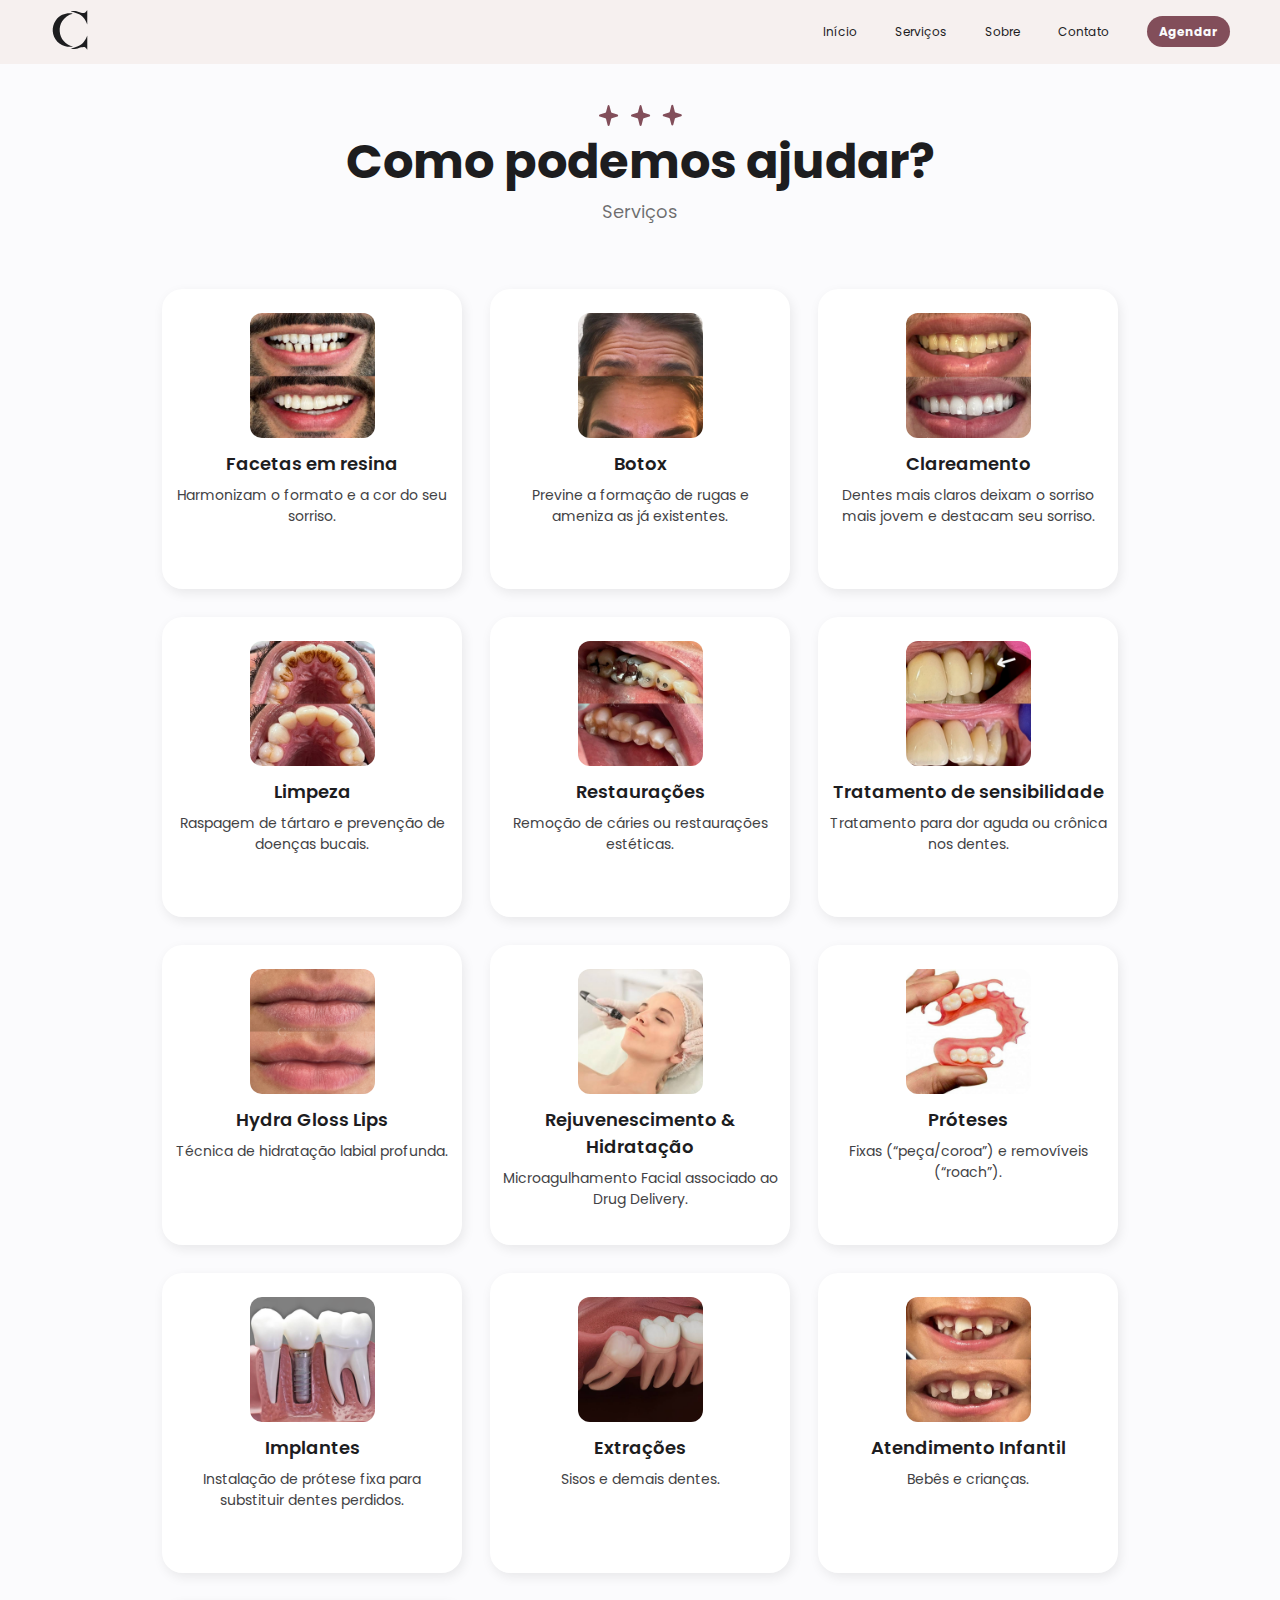
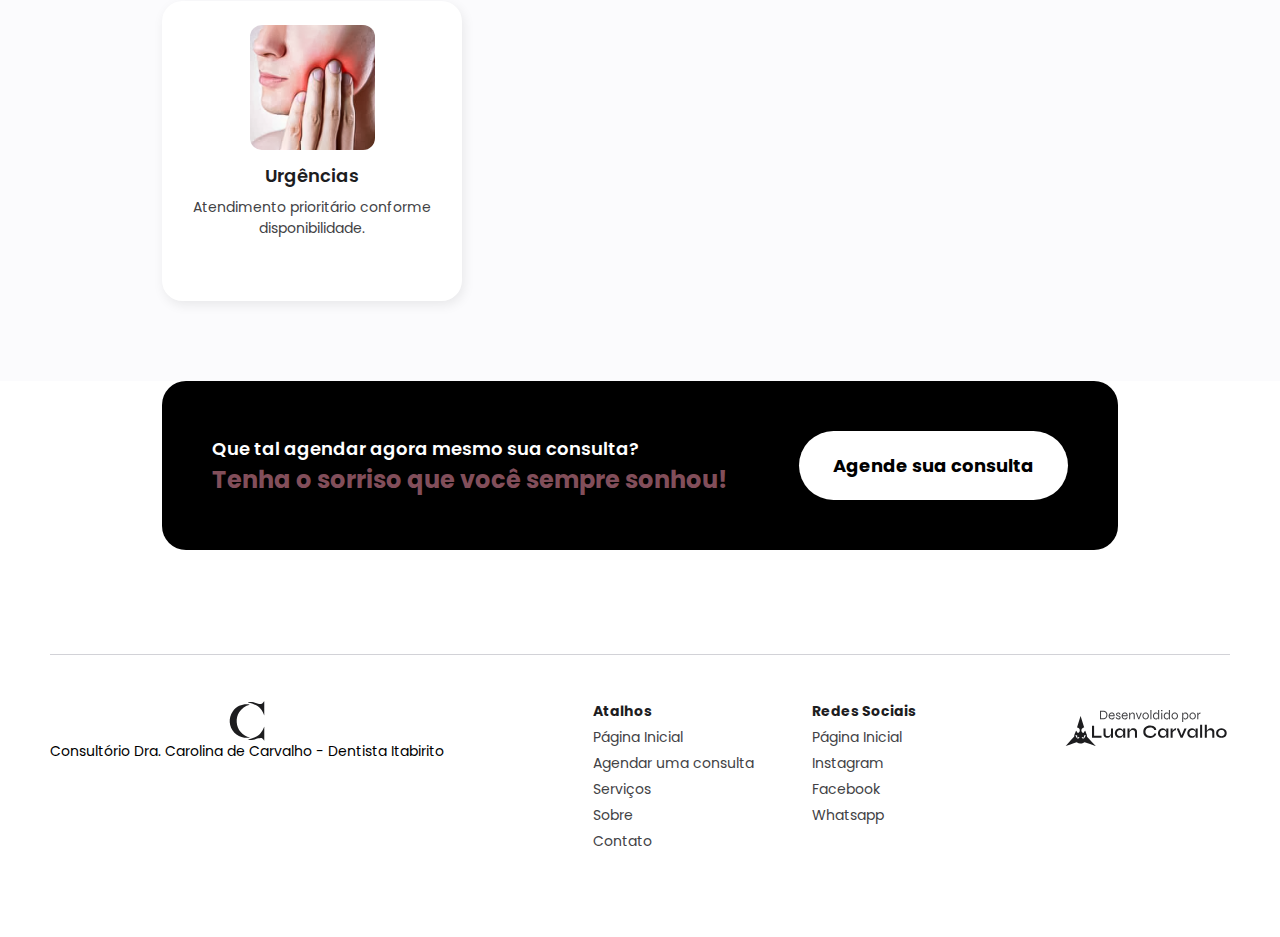
==== servicos.html @ 87e8e5f0 "change colors" ====
<!DOCTYPE html>
<html>

<head>
    <meta charset='utf-8'>
    <meta http-equiv='X-UA-Compatible' content='IE=edge'>
    <title>Clínica Carvalho</title>
    <meta name='viewport' content='width=device-width, initial-scale=1'>
    <link rel='stylesheet' type='text/css' media='screen' href='assets/style/css/servicos.css'>
    <link rel="shortcut icon" href="assets/style/ico.ico" type="image/x-icon">
    <!--Google Fonts-->
    <link rel="preconnect" href="https://fonts.googleapis.com">
    <link rel="preconnect" href="https://fonts.gstatic.com" crossorigin>
    <link href="https://fonts.googleapis.com/css2?family=Poppins:wght@400;600;700&display=swap" rel="stylesheet">
    <!--Google Reviews-->
    <script src="https://apps.elfsight.com/p/platform.js" defer></script>
</head>

<body>

    <nav>
        <div class="navContent">
            <a href="index.html"> <svg width="40" height="40" viewBox="0 0 40 40" fill="none"
                    xmlns="http://www.w3.org/2000/svg">
                    <path
                        d="M22.8092 3.71398C18.2344 4.83998 14.6352 7.33438 12.1488 11.3492C10.2944 14.3432 9.49365 17.6296 9.71965 21.1396C9.95885 24.8576 11.308 28.1496 13.7388 30.978C16.164 33.7996 19.2264 35.5768 22.8628 36.4204C22.1996 36.688 19.588 37.0088 17.2632 36.6796C15.3824 36.4132 13.5916 35.8752 11.896 35.0196C10.1996 34.1636 8.68804 33.0532 7.37724 31.6808C1.77724 25.818 1.18604 16.9596 5.72724 10.4944C10.3368 3.93158 17.6996 2.55998 22.8092 3.71398Z"
                        fill="#1D1D1F" />
                    <path
                        d="M37.2824 0.151978C37.2824 4.84798 37.2824 9.51158 37.2808 14.1752C37.2808 14.2208 37.2588 14.2668 37.2336 14.3656C37.1836 14.2644 37.1508 14.2124 37.1312 14.1556C36.4932 12.3464 35.6244 10.6548 34.5352 9.07678C33.9048 8.16398 33.1988 7.31318 32.396 6.54718C31.4528 5.64718 30.3928 4.90598 29.2468 4.28638C26.6604 2.88718 23.8944 2.00198 21.026 1.40958C20.9616 1.39638 20.8968 1.38238 20.8328 1.36678C20.818 1.36318 20.8052 1.35078 20.7588 1.32198C20.8428 1.29478 20.904 1.26318 20.9684 1.25598C21.5988 1.18438 22.2284 1.09118 22.8612 1.05438C23.6192 1.01038 24.3796 1.02878 25.1364 1.10638C26.0996 1.20518 27.0448 1.39878 27.9712 1.68158C29.0056 1.99718 30.0372 2.32118 31.0732 2.63078C31.73 2.82718 32.3968 2.99318 33.0808 3.05478C33.4236 3.08558 33.776 3.08838 34.1172 3.04638C34.5452 2.99358 34.9012 2.75238 35.2336 2.48798C35.9124 1.94758 36.4452 1.27598 36.9372 0.569178C37.0128 0.460778 37.0812 0.347578 37.1592 0.241178C37.1832 0.207978 37.2276 0.190378 37.2824 0.151978Z"
                        fill="#1D1D1F" />
                    <path
                        d="M20.7857 38.644C20.9129 38.616 21.0393 38.5868 21.1669 38.5604C23.5037 38.0796 25.7677 37.3736 27.9373 36.3732C29.3153 35.738 30.6161 34.9792 31.7817 34.0012C32.5561 33.3516 33.2441 32.6184 33.8669 31.824C35.2805 30.0216 36.3485 28.0296 37.1201 25.8756C37.1397 25.8212 37.1605 25.7676 37.1841 25.7152C37.1897 25.7024 37.2085 25.6956 37.2301 25.6788C37.3129 25.7568 37.2853 25.86 37.2857 25.9512C37.2897 26.8756 37.2917 27.8004 37.2921 28.7248C37.2941 32.324 37.2957 35.9232 37.2969 39.5224C37.2969 39.6248 37.2905 39.7276 37.2873 39.83C37.2669 39.836 37.2465 39.842 37.2261 39.8476C37.1713 39.7708 37.1145 39.6956 37.0621 39.6172C36.6273 38.962 36.1473 38.3436 35.5733 37.8028C35.2713 37.5184 34.9445 37.268 34.5657 37.0924C34.3229 36.98 34.0693 36.9248 33.7997 36.9172C32.8701 36.8912 31.9797 37.1036 31.0993 37.3612C29.9669 37.6928 28.8425 38.0528 27.7113 38.3892C26.7593 38.6724 25.7869 38.862 24.7933 38.9068C24.0769 38.9392 23.3577 38.964 22.6417 38.9384C22.0917 38.9188 21.5445 38.8168 20.9965 38.7484C20.9249 38.7396 20.8553 38.7128 20.7849 38.6944C20.7857 38.6784 20.7857 38.6612 20.7857 38.644Z"
                        fill="#1D1D1F" />
                </svg></a>
            <ul id="navPages">
                <li><a href="index.html">Início</a></li>
                <li><a href="servicos.html">Serviços</a></li>
                <li><a href="sobre.html">Sobre</a></li>
                <li><a href="https://wa.me/+553199981010">Contato</a></li>
                <li><a href="https://wa.me/+553199981010" class="actionBtn" id="navAction">Agendar</a></li>
            </ul>
            <div id="btnExpMenu">
                <svg width="32" height="32" viewBox="0 0 32 32" fill="none" xmlns="http://www.w3.org/2000/svg">
                    <path d="M5 16H27" stroke="black" stroke-width="3" stroke-linecap="round" stroke-linejoin="round" />
                    <path d="M5 8H27" stroke="black" stroke-width="3" stroke-linecap="round" stroke-linejoin="round" />
                    <path d="M5 24H27" stroke="black" stroke-width="3" stroke-linecap="round" stroke-linejoin="round" />
                </svg>
            </div>
        </div>
    </nav>
    <div id="expMenu">
        <div id="expMcontent">
            <a href="index.html">Início</a>
            <a href="servicos.html">Serviços</a>
            <a href="sobre.html">Sobre</a>
            <a href="https://wa.me/+553199981010">Contato</a>
            <a href="https://wa.me/+553199981010" class="actionBtn" id="expAction">Agendar</a>
        </div>
    </div>
    <main>
        <div class="borders-pd" id="allservices">
            <div class="servicesTxt">
                <svg xmlns="http://www.w3.org/2000/svg" width="83" height="22" viewBox="0 0 83 22" fill="none">
                    <path
                        d="M18.4289 10.5057L12.7762 8.78735C12.4476 8.67996 12.1846 8.39357 12.086 8.03559L10.5085 1.87828C10.2456 0.840133 8.86527 0.840133 8.60235 1.87828L7.02484 8.03559C6.92625 8.39357 6.66333 8.67996 6.33468 8.78735L0.714808 10.5057C-0.23827 10.7921 -0.23827 12.2955 0.714808 12.582L6.36755 14.3003C6.69619 14.4077 6.95911 14.6941 7.05771 15.052L8.63521 21.2094C8.89813 22.2475 10.2785 22.2475 10.5414 21.2094L12.1189 15.052C12.2175 14.6941 12.4804 14.4077 12.8091 14.3003L18.4618 12.582C19.382 12.2598 19.382 10.7921 18.4289 10.5057Z"
                        fill="#824E5A" />
                    <path
                        d="M50.4289 10.5057L44.7762 8.78735C44.4476 8.67996 44.1846 8.39357 44.086 8.03559L42.5085 1.87828C42.2456 0.840133 40.8653 0.840133 40.6023 1.87828L39.0248 8.03559C38.9262 8.39357 38.6633 8.67996 38.3347 8.78735L32.7148 10.5057C31.7617 10.7921 31.7617 12.2955 32.7148 12.582L38.3675 14.3003C38.6962 14.4077 38.9591 14.6941 39.0577 15.052L40.6352 21.2094C40.8981 22.2475 42.2785 22.2475 42.5414 21.2094L44.1189 15.052C44.2175 14.6941 44.4804 14.4077 44.8091 14.3003L50.4618 12.582C51.382 12.2598 51.382 10.7921 50.4289 10.5057Z"
                        fill="#824E5A" />
                    <path
                        d="M82.1689 10.1355L76.5162 8.41717C76.1876 8.30978 75.9246 8.02339 75.826 7.66541L74.2485 1.5081C73.9856 0.469955 72.6053 0.469955 72.3423 1.5081L70.7648 7.66541C70.6662 8.02339 70.4033 8.30978 70.0747 8.41717L64.4548 10.1355C63.5017 10.4219 63.5017 11.9254 64.4548 12.2118L70.1075 13.9301C70.4362 14.0375 70.6991 14.3239 70.7977 14.6818L72.3752 20.8392C72.6381 21.8773 74.0185 21.8773 74.2814 20.8392L75.8589 14.6818C75.9575 14.3239 76.2204 14.0375 76.5491 13.9301L82.2018 12.2118C83.122 11.8896 83.122 10.4219 82.1689 10.1355Z"
                        fill="#824E5A" />
                </svg>
                <h1 class="mainTxt">Como podemos ajudar?</h1>
                <h2 class="fourthTxt">Serviços</h2>
            </div>
            <div id="servicesContent">
                <!--Facetas Card -->
                <div class="svc-Card">
                    <img class="svc-img" src="assets/style/visual/images/services/facetas.png"></img>
                    <div class="svc-card-info">
                        <h1 class="secondTxt">Facetas em resina</h1>
                        <p class="thirdTxt">Harmonizam o formato e a cor do seu sorriso.</p>
                    </div>
                </div>
                <!--Botox Card -->
                <div class="svc-Card">
                    <img class="svc-img" src="assets/style/visual/images/services/botox.png"></img>
                    <div class="svc-card-info">
                        <h1 class="secondTxt">Botox</h1>
                        <p class="thirdTxt">Previne a formação de rugas e ameniza as já existentes.</p>
                    </div>
                </div>
                <!--Clareamento Card -->
                <div class="svc-Card">
                    <img class="svc-img" src="assets/style/visual/images/services/clareamento.png"></img>
                    <div class="svc-card-info">
                        <h1 class="secondTxt">Clareamento</h1>
                        <p class="thirdTxt">Dentes mais claros deixam o sorriso mais jovem e destacam seu sorriso.
                        </p>
                    </div>
                </div>
                <!--Limpeza Card -->
                <div class="svc-Card">
                    <img class="svc-img" src="assets/style/visual/images/services/limpeza.png"></img>
                    <div class="svc-card-info">
                        <h1 class="secondTxt">Limpeza</h1>
                        <p class="thirdTxt">Raspagem de tártaro e prevenção de doenças bucais.</p>
                    </div>
                </div>
                <!--Restaurações Card -->
                <div class="svc-Card">
                    <img class="svc-img" src="assets/style/visual/images/services/restauracoes.png"></img>
                    <div class="svc-card-info">
                        <h1 class="secondTxt">Restaurações</h1>
                        <p class="thirdTxt">Remoção de cáries ou restaurações estéticas.</p>
                    </div>
                </div>
                <!--Tratamento de sensibilidade Card -->
                <div class="svc-Card">
                    <img class="svc-img" src="assets/style/visual/images/services/sensibilidade.png"></img>
                    <div class="svc-card-info">
                        <h1 class="secondTxt">Tratamento de sensibilidade</h1>
                        <p class="thirdTxt">Tratamento para dor aguda ou crônica nos dentes.</p>
                    </div>
                </div>
                <!--Hydra Gloss Card -->
                <div class="svc-Card">
                    <img class="svc-img" src="assets/style/visual/images/services/hydra.png"></img>
                    <div class="svc-card-info">
                        <h1 class="secondTxt">Hydra Gloss Lips</h1>
                        <p class="thirdTxt">Técnica de hidratação labial profunda.</p>
                    </div>
                </div>
                <!--Rejuvenescimento & Hidratação  Card -->
                <div class="svc-Card">
                    <img class="svc-img" src="assets/style/visual/images/services/rejuvenescimento.png"></img>
                    <div class="svc-card-info">
                        <h1 class="secondTxt">Rejuvenescimento & Hidratação</h1>
                        <p class="thirdTxt">Microagulhamento Facial associado ao Drug Delivery.</p>
                    </div>
                </div>
                <!--Próteses  Card -->
                <div class="svc-Card">
                    <img class="svc-img" src="assets/style/visual/images/services/proteses.png"></img>
                    <div class="svc-card-info">
                        <h1 class="secondTxt">Próteses</h1>
                        <p class="thirdTxt">Fixas (“peça/coroa”) e removíveis (“roach”).</p>
                    </div>
                </div>
                <!--Implantes  Card (parafuso)-->
                <div class="svc-Card">
                    <img class="svc-img" src="assets/style/visual/images/services/implante.png"></img>
                    <div class="svc-card-info">
                        <h1 class="secondTxt">Implantes</h1>
                        <p class="thirdTxt">Instalação de prótese fixa para substituir dentes perdidos.</p>
                    </div>
                </div>
                <!--Extrações  Card (dente)-->
                <div class="svc-Card">
                    <img class="svc-img" src="assets/style/visual/images/services/extracao.png"></img>
                    <div class="svc-card-info">
                        <h1 class="secondTxt">Extrações</h1>
                        <p class="thirdTxt">Sisos e demais dentes.</p>
                    </div>
                </div>
                <!--Infantil  Card (bebe)-->
                <div class="svc-Card">
                    <img class="svc-img" src="assets/style/visual/images/services/kid.png"></img>
                    <div class="svc-card-info">
                        <h1 class="secondTxt">Atendimento Infantil</h1>
                        <p class="thirdTxt">Bebês e crianças.</p>
                    </div>
                </div>
                <!--Urgências  Card (sirene/aviso) -->
                <div class="svc-Card">
                    <img class="svc-img" src="assets/style/visual/images/services/urgency.png"></img>
                    <div class="svc-card-info">
                        <h1 class="secondTxt">Urgências</h1>
                        <p class="thirdTxt">Atendimento prioritário conforme disponibilidade.</p>
                    </div>
                </div>
            </div>
    </main>
    <div id="bannerAgendar">
        <div id="ba-content">
            <div id="bTextC">
                <h2>Que tal agendar agora mesmo sua consulta?</h2>
                <h1>Tenha o sorriso que você sempre sonhou!</h1>
            </div>
            <a href="https://wa.me/+553199981010">
                <h1> Agende sua consulta </h1>
            </a>
        </div>
    </div>

    <footer id="pgFooter" class="borders-pd">
        <section id="fContent">
            <div id="carvalhoClinica">
                <svg width="40" height="40" viewBox="0 0 40 40" fill="none" xmlns="http://www.w3.org/2000/svg">
                    <path
                        d="M22.8092 3.71398C18.2344 4.83998 14.6352 7.33438 12.1488 11.3492C10.2944 14.3432 9.49365 17.6296 9.71965 21.1396C9.95885 24.8576 11.308 28.1496 13.7388 30.978C16.164 33.7996 19.2264 35.5768 22.8628 36.4204C22.1996 36.688 19.588 37.0088 17.2632 36.6796C15.3824 36.4132 13.5916 35.8752 11.896 35.0196C10.1996 34.1636 8.68804 33.0532 7.37724 31.6808C1.77724 25.818 1.18604 16.9596 5.72724 10.4944C10.3368 3.93158 17.6996 2.55998 22.8092 3.71398Z"
                        fill="#1D1D1F" />
                    <path
                        d="M37.2824 0.151978C37.2824 4.84798 37.2824 9.51158 37.2808 14.1752C37.2808 14.2208 37.2588 14.2668 37.2336 14.3656C37.1836 14.2644 37.1508 14.2124 37.1312 14.1556C36.4932 12.3464 35.6244 10.6548 34.5352 9.07678C33.9048 8.16398 33.1988 7.31318 32.396 6.54718C31.4528 5.64718 30.3928 4.90598 29.2468 4.28638C26.6604 2.88718 23.8944 2.00198 21.026 1.40958C20.9616 1.39638 20.8968 1.38238 20.8328 1.36678C20.818 1.36318 20.8052 1.35078 20.7588 1.32198C20.8428 1.29478 20.904 1.26318 20.9684 1.25598C21.5988 1.18438 22.2284 1.09118 22.8612 1.05438C23.6192 1.01038 24.3796 1.02878 25.1364 1.10638C26.0996 1.20518 27.0448 1.39878 27.9712 1.68158C29.0056 1.99718 30.0372 2.32118 31.0732 2.63078C31.73 2.82718 32.3968 2.99318 33.0808 3.05478C33.4236 3.08558 33.776 3.08838 34.1172 3.04638C34.5452 2.99358 34.9012 2.75238 35.2336 2.48798C35.9124 1.94758 36.4452 1.27598 36.9372 0.569178C37.0128 0.460778 37.0812 0.347578 37.1592 0.241178C37.1832 0.207978 37.2276 0.190378 37.2824 0.151978Z"
                        fill="#1D1D1F" />
                    <path
                        d="M20.7857 38.644C20.9129 38.616 21.0393 38.5868 21.1669 38.5604C23.5037 38.0796 25.7677 37.3736 27.9373 36.3732C29.3153 35.738 30.6161 34.9792 31.7817 34.0012C32.5561 33.3516 33.2441 32.6184 33.8669 31.824C35.2805 30.0216 36.3485 28.0296 37.1201 25.8756C37.1397 25.8212 37.1605 25.7676 37.1841 25.7152C37.1897 25.7024 37.2085 25.6956 37.2301 25.6788C37.3129 25.7568 37.2853 25.86 37.2857 25.9512C37.2897 26.8756 37.2917 27.8004 37.2921 28.7248C37.2941 32.324 37.2957 35.9232 37.2969 39.5224C37.2969 39.6248 37.2905 39.7276 37.2873 39.83C37.2669 39.836 37.2465 39.842 37.2261 39.8476C37.1713 39.7708 37.1145 39.6956 37.0621 39.6172C36.6273 38.962 36.1473 38.3436 35.5733 37.8028C35.2713 37.5184 34.9445 37.268 34.5657 37.0924C34.3229 36.98 34.0693 36.9248 33.7997 36.9172C32.8701 36.8912 31.9797 37.1036 31.0993 37.3612C29.9669 37.6928 28.8425 38.0528 27.7113 38.3892C26.7593 38.6724 25.7869 38.862 24.7933 38.9068C24.0769 38.9392 23.3577 38.964 22.6417 38.9384C22.0917 38.9188 21.5445 38.8168 20.9965 38.7484C20.9249 38.7396 20.8553 38.7128 20.7849 38.6944C20.7857 38.6784 20.7857 38.6612 20.7857 38.644Z"
                        fill="#1D1D1F" />
                </svg>
                <h1>Consultório Dra. Carolina de Carvalho - Dentista Itabirito</h1>
            </div>
            <div id="fLinks">
                <div class="footerLinks">
                    <h1>Atalhos</h1>
                    <ul>
                        <li><a href="index.html">Página Inicial</a></li>
                        <li><a href="https://wa.me/+553199981010">Agendar uma consulta</a></li>
                        <li><a href="servicos.html">Serviços</a></li>
                        <li><a href="sobre.html">Sobre</a></li>
                        <li><a href="https://wa.me/+553199981010">Contato</a></li>
                    </ul>
                </div>
                <div class="footerLinks">
                    <h1>Redes Sociais</h1>
                    <ul>
                        <li><a href="index.html">Página Inicial</a></li>
                        <li><a href="https://www.instagram.com/carvalho_clinica/">Instagram</a></li>
                        <li><a href="https://www.facebook.com/dracarolinadecarvalho">Facebook</a></li>
                        <li><a href="https://wa.me/+553199981010">Whatsapp</a></li>
                    </ul>
                </div>
            </div>
            <div id="byLuan"></div>
        </section>
    </footer>
    <script src="assets/script/index.js"> </script>
</body>

</html>
---- assets/style/css/servicos.css ----
* {
  margin: 0px;
  padding: 0px;
  text-decoration: none;
}

:root {
  font-size: 10px;
  --gradient: linear-gradient(180deg, #F87171 0%, #D9A689 100%);
}

body {
  font-family: "Poppins", sans-serif;
  display: flex;
  flex-direction: column;
  align-items: center;
}

nav {
  display: flex;
  justify-content: center;
  align-items: center;
  width: 100%;
  height: 64px;
  background-color: #F6F0EF;
}

.actionBtn {
  border-radius: 200px;
  background-color: #824E5A;
  font-weight: 700;
  color: #FBFBFD;
  transition: filter 0.5s;
}
.actionBtn:hover {
  filter: brightness(116%);
}

.secondBtn {
  border-radius: 200px;
  background-color: black;
  font-weight: 600;
  color: white;
  width: fit-content;
  display: block;
  transition: background-color 0.5s;
}
.secondBtn:hover {
  background-color: #1D1D1F;
}

.mainTxt {
  color: #1D1D1F;
  font-weight: 700;
}

.coloredMainTxt {
  font-weight: 700;
  background: var(--gradient);
  -webkit-background-clip: text;
  -webkit-text-fill-color: transparent;
}

.secondTxt {
  color: #1D1D1F;
  font-weight: 600;
}

.thirdTxt {
  color: #424245;
  font-weight: 400;
}

.fourthTxt {
  color: rgba(0, 0, 0, 0.5607843137);
  font-weight: 400;
}

.section-subtitle {
  font-size: 1.8rem;
  text-align: center;
}

.borders-pd {
  padding: 40px 50px 80px;
  max-width: 2560px;
  width: -moz-available;
  /* WebKit-based browsers will ignore this. */
  width: -webkit-fill-available;
  /* Mozilla-based browsers will ignore this. */
  width: fill-available;
}

.navContent {
  display: flex;
  align-items: center;
  justify-content: space-between;
  max-width: 1680px;
  margin: 0px 50px;
  width: 100%;
}

#navPages {
  display: flex;
  gap: 38px;
}
#navPages li {
  display: inline-block;
}
#navPages li a {
  color: #1D1D1F;
  font-size: 12px;
}
#navPages li #navAction {
  padding: 7px 12px;
  color: #FBFBFD;
}

#btnExpMenu {
  display: none;
}

#expMenu {
  display: none;
  width: 100%;
  height: 0px;
  position: absolute;
  top: 64px;
  transition: all 0.7s;
  overflow: hidden;
  background-color: #F6F0EF;
  border-bottom: solid 1px rgba(0, 0, 0, 0);
}
#expMenu #expMcontent {
  display: flex;
  flex-direction: column;
  align-items: center;
  gap: 32px;
  padding: 32px 0px;
}
#expMenu #expMcontent a {
  font-size: 14px;
  color: #1D1D1F;
}
#expMenu #expMcontent #expAction {
  font-size: 16px;
  width: 65vw;
  max-width: 500px;
  padding: 16px 42px;
  display: flex;
  justify-content: center;
  align-items: center;
}

main {
  display: flex;
  flex-direction: column;
  align-items: center;
  width: 100%;
  background-color: #FBFBFD;
}

#allservices {
  display: flex;
  flex-direction: column;
  align-items: center;
}

.servicesTxt {
  display: flex;
  flex-direction: column;
  align-items: center;
}
.servicesTxt h1 {
  font-size: 4.8rem;
}
.servicesTxt h2 {
  font-size: 1.8rem;
}

#servicesContent {
  margin-top: 64px;
  display: grid;
  gap: 36px;
  grid-template-columns: repeat(3, 350px);
  grid-template-rows: repeat(5, 350px);
}

.svc-Card {
  display: flex;
  flex-direction: column;
  align-items: center;
  width: 100%;
  height: 100%;
  background-color: white;
  border-radius: 6.8%;
  box-shadow: 2px 4px 12px rgba(0, 0, 0, 0.08);
  transition: transform 0.8s;
  cursor: pointer;
}
.svc-Card:hover {
  transform: translate(0px, -10px);
}
.svc-Card > * {
  justify-self: center;
}
.svc-Card .svc-img {
  margin-top: 24px;
  border-radius: 12px;
  width: 150px;
  height: 150px;
}
.svc-Card .svc-card-info {
  display: flex;
  flex-direction: column;
  align-items: center;
  margin-top: 12px;
  gap: 8px;
}
.svc-Card .svc-card-info h1 {
  font-size: 2rem;
}
.svc-Card .svc-card-info p {
  font-size: 1.6rem;
  text-align: center;
  max-width: 310px;
}

#bannerAgendar {
  width: 1022px;
  padding: 50px;
  border-radius: 24px;
  background-color: black;
  margin-bottom: 64px;
}
#bannerAgendar #ba-content {
  display: flex;
  justify-content: space-between;
  align-items: center;
}
#bannerAgendar #ba-content #bTextC h2 {
  color: white;
  font-size: 2.8rem;
  font-weight: 600;
}
#bannerAgendar #ba-content #bTextC h1 {
  color: #824E5A;
  font-weight: 700;
  font-size: 3.2rem;
}
#bannerAgendar #ba-content a {
  display: flex;
  justify-content: center;
  align-items: center;
  border-radius: 200px;
  background-color: white;
  font-weight: 600;
  color: black;
  width: fit-content;
  height: fit-content;
  padding: 21px 34px;
  display: block;
  transition: background-color 0.5s;
}
#bannerAgendar #ba-content a h1 {
  text-align: center;
}

#pgFooter {
  font-size: 1.4rem;
}

#fContent {
  padding-top: 46px;
  border-top: solid 1px #D2D2D7;
  display: flex;
  justify-content: space-between;
}

#carvalhoClinica {
  display: flex;
  flex-direction: column;
  align-items: center;
}
#carvalhoClinica h1 {
  text-align: center;
  font-weight: 400;
  font-size: 1.4rem;
  color: black;
}

#fLinks {
  display: flex;
  gap: 4.5vw;
}

.footerLinks h1 {
  color: #1D1D1F;
  font-size: 1.4rem;
  font-weight: 700;
}
.footerLinks li {
  list-style: none;
  margin: 5px 0px;
}
.footerLinks li a {
  color: #424245;
}

#byLuan {
  width: 165px;
  height: 45px;
  background-size: cover;
  background-image: url(../visual/svg/developed\ By\ Anluk.svg);
}

@media (max-width: 1320px) {
  #servicesContent {
    gap: 28px;
    grid-template-columns: repeat(3, 300px);
    grid-template-rows: repeat(5, 300px);
  }
  .svc-Card .svc-img {
    margin-top: 24px;
    width: 125px;
    height: 125px;
  }
  .svc-Card .svc-card-info h1 {
    font-size: 1.8rem;
    max-width: 280px;
    text-align: center;
  }
  .svc-Card .svc-card-info p {
    font-size: 1.4rem;
    text-align: center;
    max-width: 280px;
  }
  #bannerAgendar {
    width: 856px;
    padding: 50px;
  }
  #bannerAgendar #ba-content #bTextC h2 {
    font-size: 1.8rem;
  }
  #bannerAgendar #ba-content #bTextC h1 {
    font-size: 2.4rem;
  }
  #bannerAgendar #ba-content a h1 {
    font-size: 1.8rem;
  }
}
@media (max-width: 1074px) {
  #servicesContent {
    gap: 28px;
    grid-template-columns: repeat(2, 350px);
    grid-template-rows: repeat(5, 350px);
  }
  .svc-Card .svc-img {
    margin-top: 24px;
    width: 150px;
    height: 150px;
  }
  .svc-Card .svc-card-info h1 {
    font-size: 2.4rem;
    max-width: 310px;
  }
  .svc-Card .svc-card-info p {
    font-size: 1.6rem;
    max-width: 280px;
  }
  #bannerAgendar {
    display: flex;
    justify-content: center;
    align-items: center;
    width: 100%;
    min-height: 250px;
    padding: 0px;
    border-radius: 0px;
  }
  #bannerAgendar #ba-content {
    padding: 50px;
    width: 100%;
  }
  #fContent {
    flex-direction: column;
    align-items: center;
    row-gap: 32px;
  }
  #fLinks {
    display: flex;
    gap: 15.5vw;
  }
}
@media (max-width: 845px) {
  .servicesTxt h1 {
    font-size: 3.6rem;
    text-align: center;
  }
  #servicesContent {
    width: 100%;
    gap: 28px;
    grid-template-columns: 1fr;
    grid-template-rows: auto;
  }
  .svc-Card {
    border-radius: 24px;
    display: grid;
    justify-content: start;
    grid-template-columns: 1fr 60%;
    gap: 5%;
    min-height: 150px;
  }
  .svc-Card .svc-img {
    margin-top: 0px;
    width: 90px;
    height: 90px;
    margin-left: 20px;
  }
  .svc-Card .svc-card-info {
    justify-self: start;
    align-items: start;
    flex-direction: column;
    margin-right: 20px;
  }
  .svc-Card .svc-card-info h1 {
    text-align: start;
    width: 100%;
  }
  .svc-Card .svc-card-info p {
    text-align: start;
    width: 100%;
  }
  .svc-Card:hover {
    transform: none;
  }
  #bannerAgendar #ba-content {
    flex-direction: column;
    gap: 24px;
  }
  #bannerAgendar #ba-content #bTextC {
    display: flex;
    align-items: center;
    flex-direction: column;
    text-align: center;
  }
  #bannerAgendar #ba-content #bTextC h2 {
    font-size: 1.4rem;
  }
  #bannerAgendar #ba-content #bTextC h1 {
    font-size: 2rem;
  }
}
@media (max-width: 760px) {
  .borders-pd {
    padding: 40px 20px 80px;
  }
  #navPages {
    display: none;
  }
  #btnExpMenu {
    display: flex;
  }
  #expMenu {
    display: block;
  }
}
@media (max-width: 534px) {
  .section-subtitle {
    font-size: 1.6rem;
  }
  .svc-Card .svc-img {
    width: 70px;
    height: 70px;
  }
  .svc-Card .svc-card-info h1 {
    font-size: 1.6rem;
  }
  .svc-Card .svc-card-info p {
    font-size: 1.2rem;
  }
  #bannerAgendar #ba-content a h1 {
    font-size: 1.6rem;
  }
}

/*# sourceMappingURL=servicos.css.map */
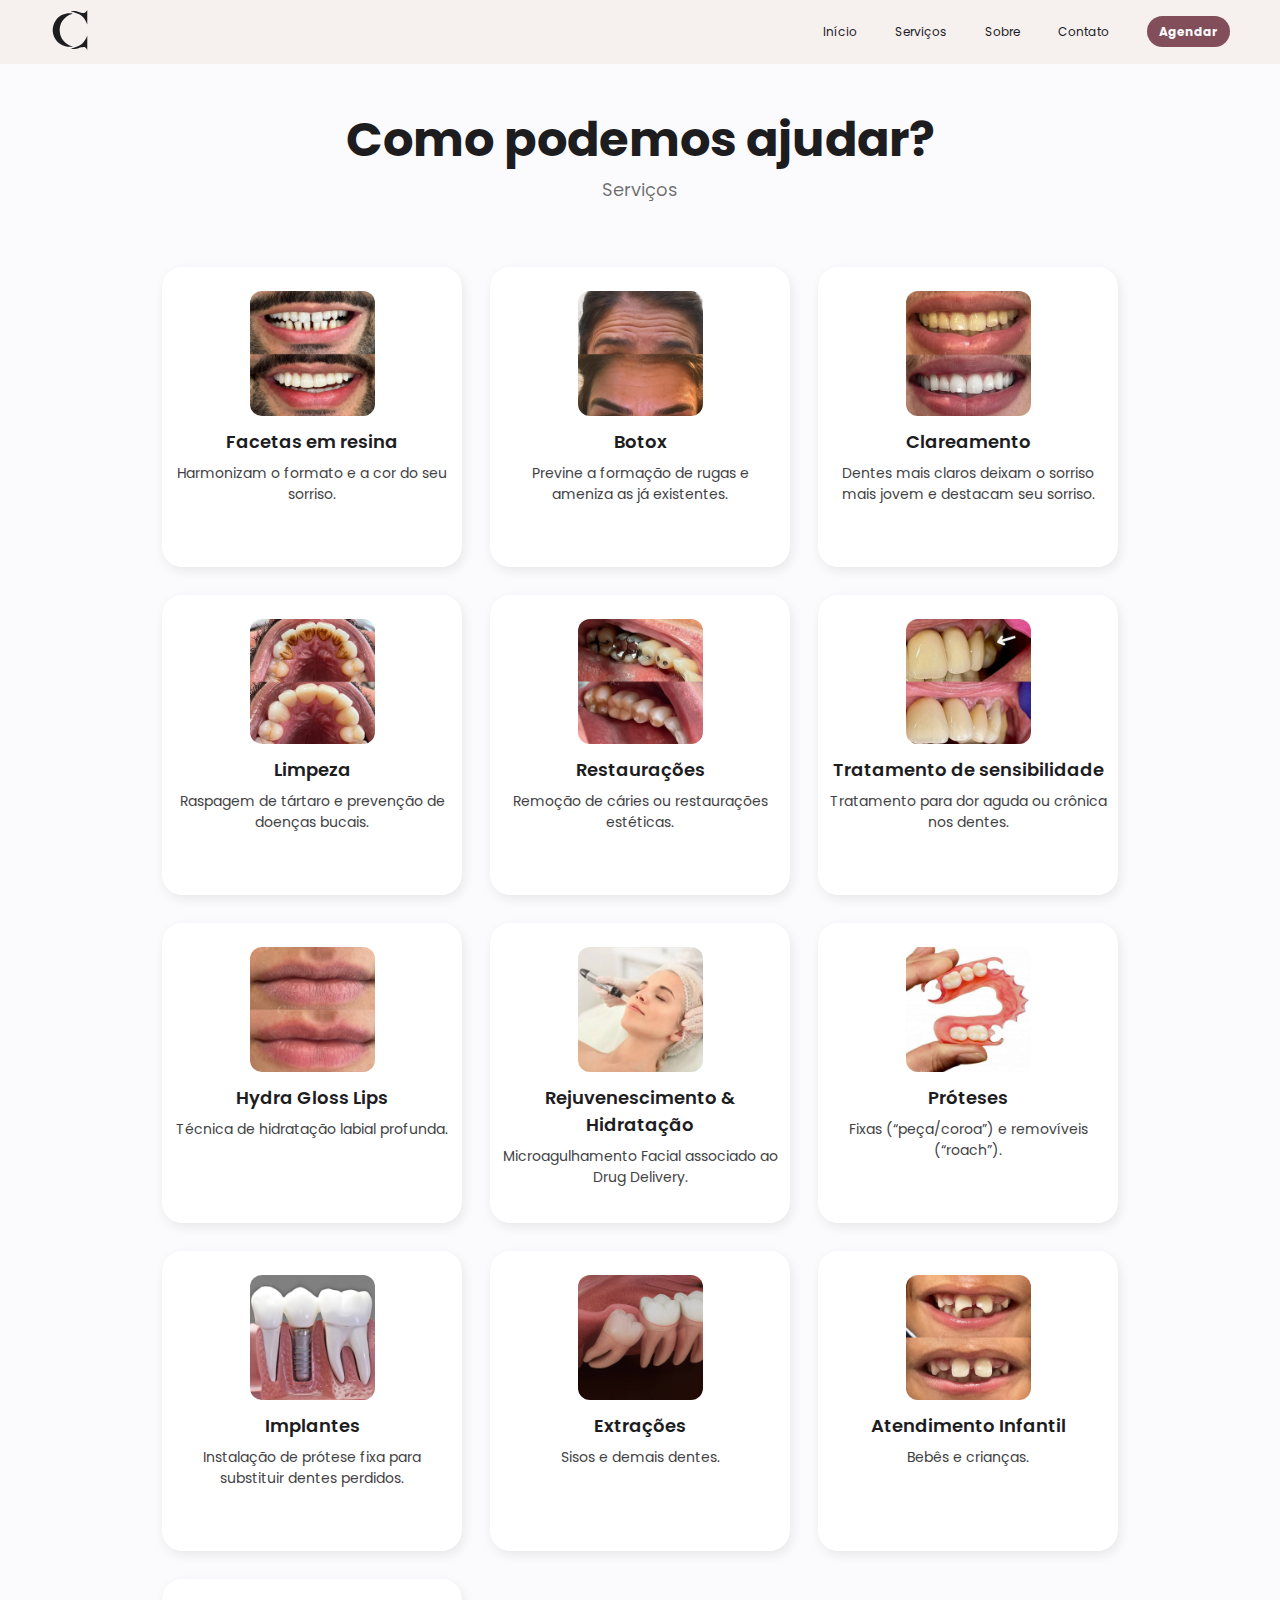
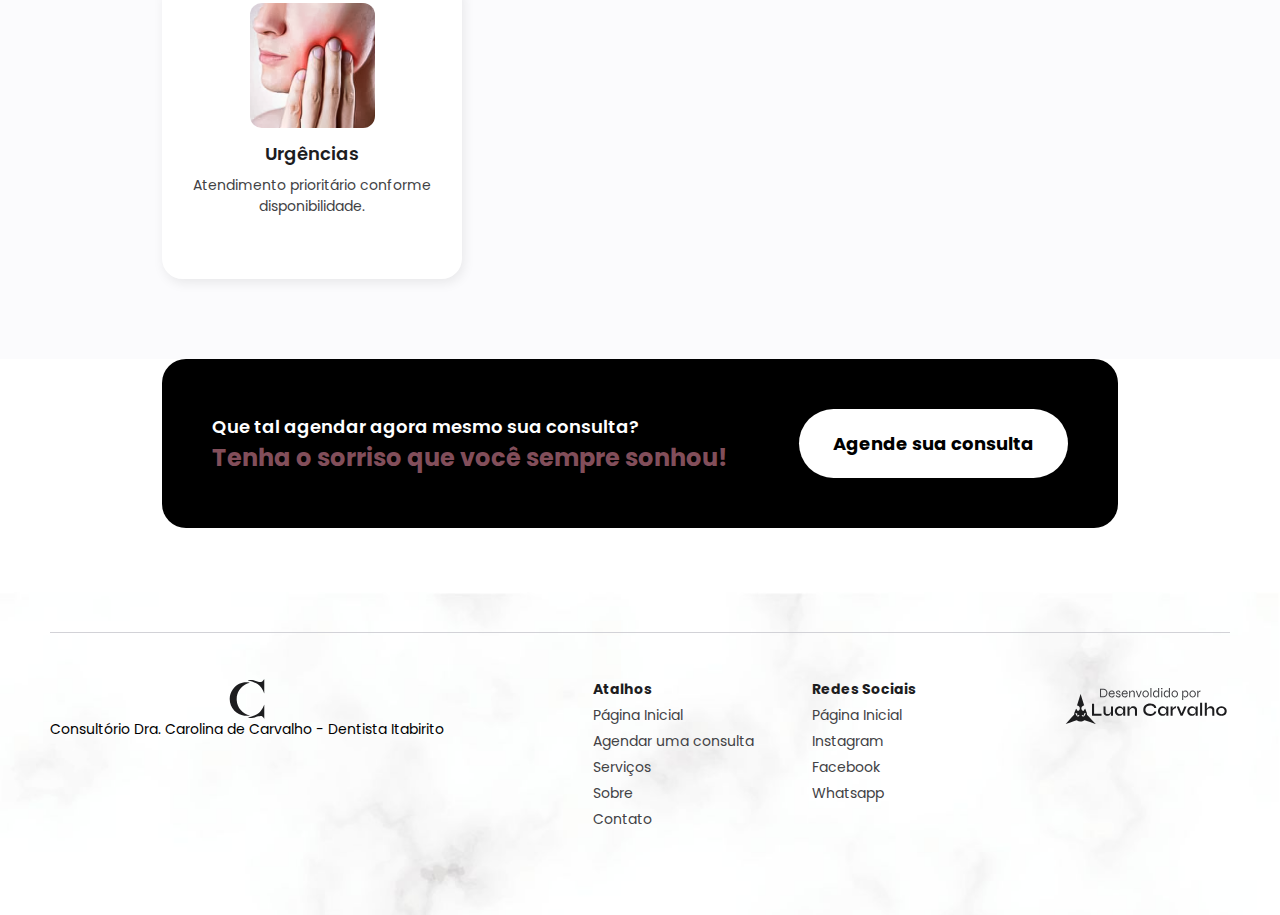
==== commit 287e3129: "Remove stars and change footer background color" ====
--- a/servicos.html
+++ b/servicos.html
@@ -60,7 +60,7 @@
     <main>
         <div class="borders-pd" id="allservices">
             <div class="servicesTxt">
-                <svg xmlns="http://www.w3.org/2000/svg" width="83" height="22" viewBox="0 0 83 22" fill="none">
+               <!--  <svg xmlns="http://www.w3.org/2000/svg" width="83" height="22" viewBox="0 0 83 22" fill="none">
                     <path
                         d="M18.4289 10.5057L12.7762 8.78735C12.4476 8.67996 12.1846 8.39357 12.086 8.03559L10.5085 1.87828C10.2456 0.840133 8.86527 0.840133 8.60235 1.87828L7.02484 8.03559C6.92625 8.39357 6.66333 8.67996 6.33468 8.78735L0.714808 10.5057C-0.23827 10.7921 -0.23827 12.2955 0.714808 12.582L6.36755 14.3003C6.69619 14.4077 6.95911 14.6941 7.05771 15.052L8.63521 21.2094C8.89813 22.2475 10.2785 22.2475 10.5414 21.2094L12.1189 15.052C12.2175 14.6941 12.4804 14.4077 12.8091 14.3003L18.4618 12.582C19.382 12.2598 19.382 10.7921 18.4289 10.5057Z"
                         fill="#824E5A" />
@@ -70,7 +70,7 @@
                     <path
                         d="M82.1689 10.1355L76.5162 8.41717C76.1876 8.30978 75.9246 8.02339 75.826 7.66541L74.2485 1.5081C73.9856 0.469955 72.6053 0.469955 72.3423 1.5081L70.7648 7.66541C70.6662 8.02339 70.4033 8.30978 70.0747 8.41717L64.4548 10.1355C63.5017 10.4219 63.5017 11.9254 64.4548 12.2118L70.1075 13.9301C70.4362 14.0375 70.6991 14.3239 70.7977 14.6818L72.3752 20.8392C72.6381 21.8773 74.0185 21.8773 74.2814 20.8392L75.8589 14.6818C75.9575 14.3239 76.2204 14.0375 76.5491 13.9301L82.2018 12.2118C83.122 11.8896 83.122 10.4219 82.1689 10.1355Z"
                         fill="#824E5A" />
-                </svg>
+                </svg> -->
                 <h1 class="mainTxt">Como podemos ajudar?</h1>
                 <h2 class="fourthTxt">Serviços</h2>
             </div>
--- a/assets/style/css/servicos.css
+++ b/assets/style/css/servicos.css
@@ -1,3 +1,4 @@
+/* sass --watch assets\style\scss\servicos.scss:assets\style\css\servicos.css */
 * {
   margin: 0px;
   padding: 0px;
@@ -267,6 +268,8 @@
 }
 
 #pgFooter {
+  background-image: url(".././visual/images/background.jpg");
+  background-size: cover;
   font-size: 1.4rem;
 }
 
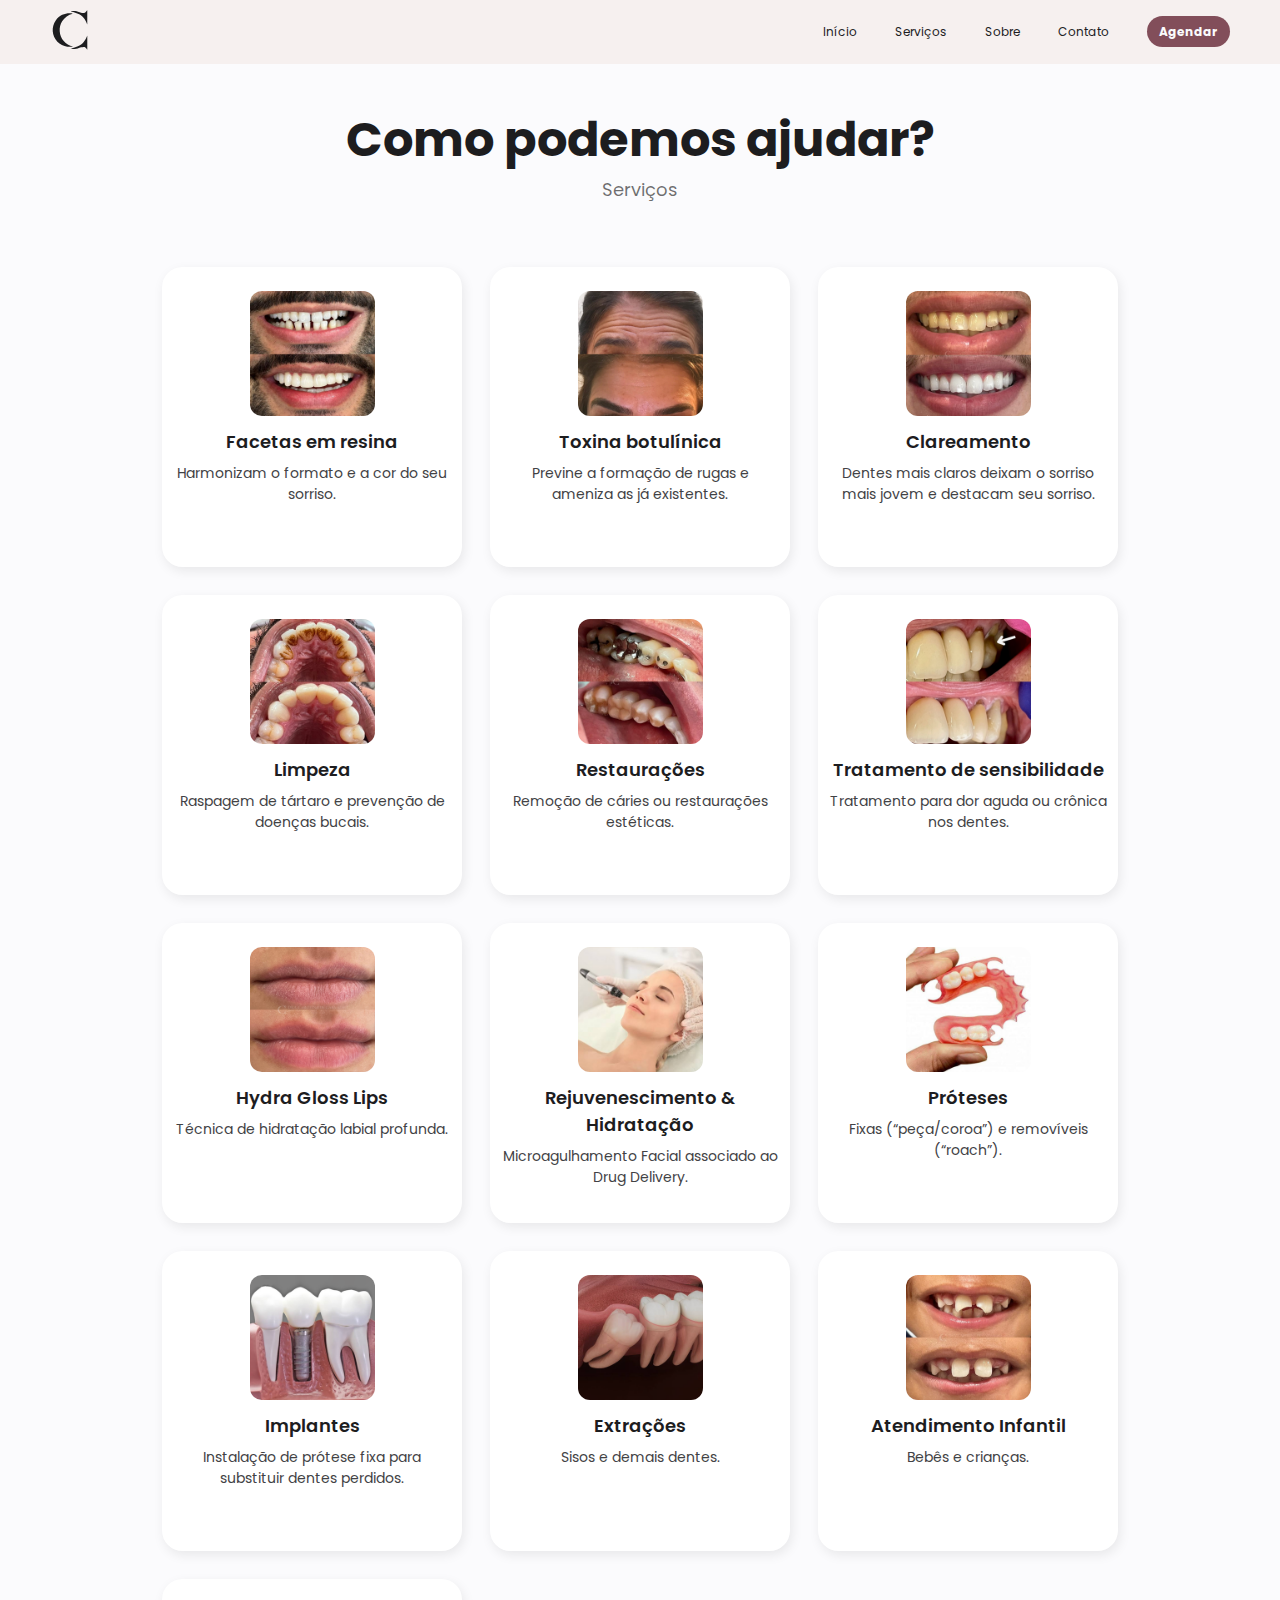
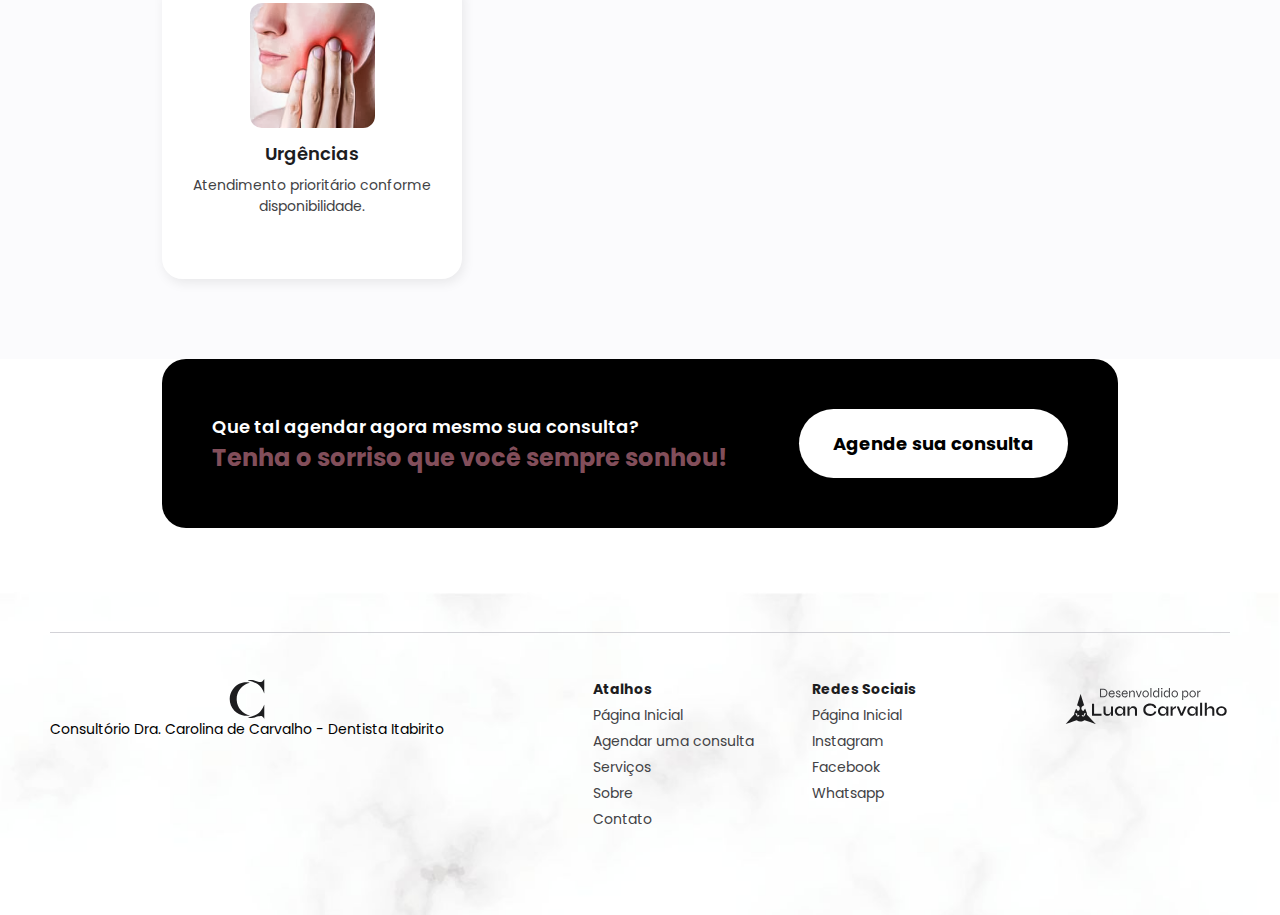
==== commit 16276d1b: "botox -> toxina butolinica" ====
--- a/servicos.html
+++ b/servicos.html
@@ -87,7 +87,7 @@
                 <div class="svc-Card">
                     <img class="svc-img" src="assets/style/visual/images/services/botox.png"></img>
                     <div class="svc-card-info">
-                        <h1 class="secondTxt">Botox</h1>
+                        <h1 class="secondTxt">Toxina botulínica</h1>
                         <p class="thirdTxt">Previne a formação de rugas e ameniza as já existentes.</p>
                     </div>
                 </div>
--- a/assets/style/css/servicos.css
+++ b/assets/style/css/servicos.css
@@ -151,6 +151,7 @@
   display: flex;
   justify-content: center;
   align-items: center;
+  color: white;
 }
 
 main {
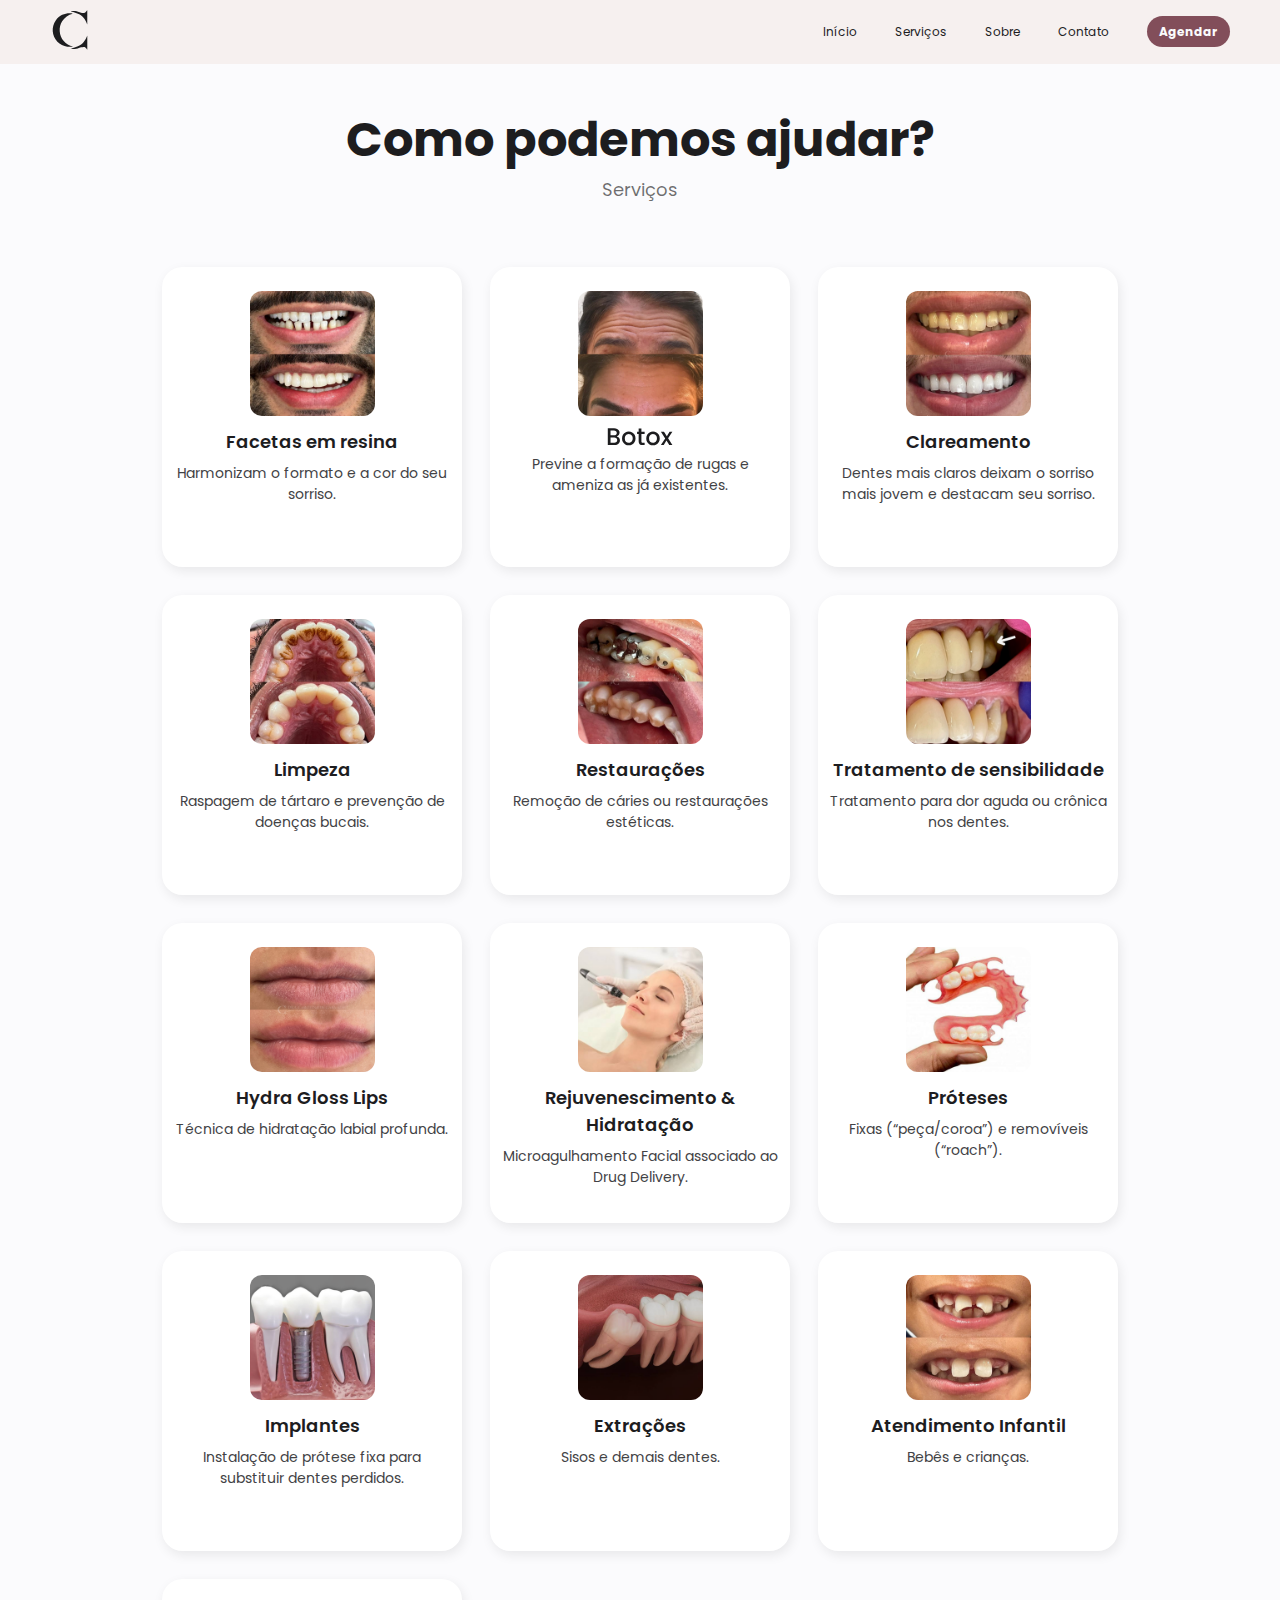
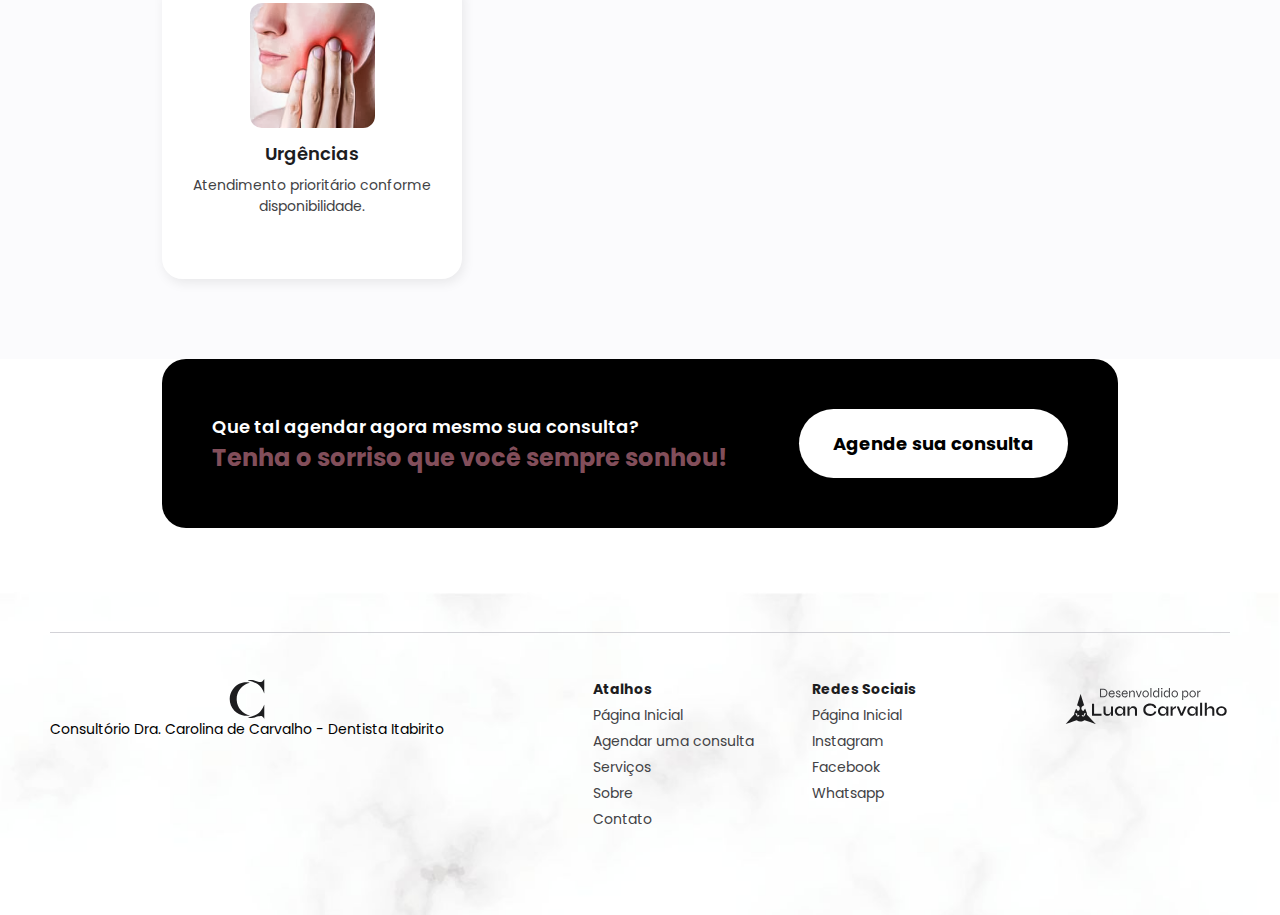
==== commit 29771561: "botox" ====
--- a/servicos.html
+++ b/servicos.html
@@ -60,7 +60,7 @@
     <main>
         <div class="borders-pd" id="allservices">
             <div class="servicesTxt">
-               <!--  <svg xmlns="http://www.w3.org/2000/svg" width="83" height="22" viewBox="0 0 83 22" fill="none">
+                <!--  <svg xmlns="http://www.w3.org/2000/svg" width="83" height="22" viewBox="0 0 83 22" fill="none">
                     <path
                         d="M18.4289 10.5057L12.7762 8.78735C12.4476 8.67996 12.1846 8.39357 12.086 8.03559L10.5085 1.87828C10.2456 0.840133 8.86527 0.840133 8.60235 1.87828L7.02484 8.03559C6.92625 8.39357 6.66333 8.67996 6.33468 8.78735L0.714808 10.5057C-0.23827 10.7921 -0.23827 12.2955 0.714808 12.582L6.36755 14.3003C6.69619 14.4077 6.95911 14.6941 7.05771 15.052L8.63521 21.2094C8.89813 22.2475 10.2785 22.2475 10.5414 21.2094L12.1189 15.052C12.2175 14.6941 12.4804 14.4077 12.8091 14.3003L18.4618 12.582C19.382 12.2598 19.382 10.7921 18.4289 10.5057Z"
                         fill="#824E5A" />
@@ -83,11 +83,13 @@
                         <p class="thirdTxt">Harmonizam o formato e a cor do seu sorriso.</p>
                     </div>
                 </div>
-                <!--Botox Card -->
-                <div class="svc-Card">
-                    <img class="svc-img" src="assets/style/visual/images/services/botox.png"></img>
-                    <div class="svc-card-info">
-                        <h1 class="secondTxt">Toxina botulínica</h1>
+                <!--Btx Card -->
+                <div class="svc-Card">
+                    <img class="svc-img" src="assets/style/visual/images/services/btx.png"></img>
+                    <div class="svc-card-info">
+                        <svg xmlns="http://www.w3.org/2000/svg" width="66" height="18" viewBox="0 0 66 18" fill="none">
+                            <path d="M9.728 8.432C10.624 8.592 11.384 9.064 12.008 9.848C12.632 10.632 12.944 11.52 12.944 12.512C12.944 13.36 12.72 14.128 12.272 14.816C11.84 15.488 11.208 16.024 10.376 16.424C9.544 16.808 8.576 17 7.472 17H0.8V0.319999H7.16C8.296 0.319999 9.272 0.511999 10.088 0.896C10.904 1.28 11.52 1.8 11.936 2.456C12.352 3.096 12.56 3.816 12.56 4.616C12.56 5.576 12.304 6.376 11.792 7.016C11.28 7.656 10.592 8.128 9.728 8.432ZM3.536 7.328H6.92C7.816 7.328 8.512 7.128 9.008 6.728C9.52 6.312 9.776 5.72 9.776 4.952C9.776 4.2 9.52 3.616 9.008 3.2C8.512 2.768 7.816 2.552 6.92 2.552H3.536V7.328ZM7.232 14.768C8.16 14.768 8.888 14.544 9.416 14.096C9.944 13.648 10.208 13.024 10.208 12.224C10.208 11.408 9.928 10.76 9.368 10.28C8.808 9.8 8.064 9.56 7.136 9.56H3.536V14.768H7.232ZM21.6532 17.216C20.4052 17.216 19.2772 16.936 18.2692 16.376C17.2612 15.8 16.4692 15 15.8932 13.976C15.3172 12.936 15.0292 11.736 15.0292 10.376C15.0292 9.032 15.3252 7.84 15.9172 6.8C16.5092 5.76 17.3172 4.96 18.3412 4.4C19.3652 3.84 20.5092 3.56 21.7732 3.56C23.0372 3.56 24.1812 3.84 25.2052 4.4C26.2292 4.96 27.0372 5.76 27.6292 6.8C28.2212 7.84 28.5172 9.032 28.5172 10.376C28.5172 11.72 28.2132 12.912 27.6052 13.952C26.9972 14.992 26.1652 15.8 25.1092 16.376C24.0692 16.936 22.9172 17.216 21.6532 17.216ZM21.6532 14.84C22.3572 14.84 23.0132 14.672 23.6212 14.336C24.2452 14 24.7492 13.496 25.1332 12.824C25.5172 12.152 25.7092 11.336 25.7092 10.376C25.7092 9.416 25.5252 8.608 25.1572 7.952C24.7892 7.28 24.3012 6.776 23.6932 6.44C23.0852 6.104 22.4292 5.936 21.7252 5.936C21.0212 5.936 20.3652 6.104 19.7572 6.44C19.1652 6.776 18.6932 7.28 18.3412 7.952C17.9892 8.608 17.8132 9.416 17.8132 10.376C17.8132 11.8 18.1732 12.904 18.8932 13.688C19.6292 14.456 20.5492 14.84 21.6532 14.84ZM34.4139 6.008V13.328C34.4139 13.824 34.5259 14.184 34.7499 14.408C34.9899 14.616 35.3899 14.72 35.9499 14.72H37.6299V17H35.4699C34.2379 17 33.2939 16.712 32.6379 16.136C31.9819 15.56 31.6539 14.624 31.6539 13.328V6.008H30.0939V3.776H31.6539V0.487999H34.4139V3.776H37.6299V6.008H34.4139ZM45.8876 17.216C44.6396 17.216 43.5116 16.936 42.5036 16.376C41.4956 15.8 40.7036 15 40.1276 13.976C39.5516 12.936 39.2636 11.736 39.2636 10.376C39.2636 9.032 39.5596 7.84 40.1516 6.8C40.7436 5.76 41.5516 4.96 42.5756 4.4C43.5996 3.84 44.7436 3.56 46.0076 3.56C47.2716 3.56 48.4156 3.84 49.4396 4.4C50.4636 4.96 51.2716 5.76 51.8636 6.8C52.4556 7.84 52.7516 9.032 52.7516 10.376C52.7516 11.72 52.4476 12.912 51.8396 13.952C51.2316 14.992 50.3996 15.8 49.3436 16.376C48.3036 16.936 47.1516 17.216 45.8876 17.216ZM45.8876 14.84C46.5916 14.84 47.2476 14.672 47.8556 14.336C48.4796 14 48.9836 13.496 49.3676 12.824C49.7516 12.152 49.9436 11.336 49.9436 10.376C49.9436 9.416 49.7596 8.608 49.3916 7.952C49.0236 7.28 48.5356 6.776 47.9276 6.44C47.3196 6.104 46.6636 5.936 45.9596 5.936C45.2556 5.936 44.5996 6.104 43.9916 6.44C43.3996 6.776 42.9276 7.28 42.5756 7.952C42.2236 8.608 42.0476 9.416 42.0476 10.376C42.0476 11.8 42.4076 12.904 43.1276 13.688C43.8636 14.456 44.7836 14.84 45.8876 14.84ZM61.1203 10.304L65.3923 17H62.2963L59.4403 12.512L56.7523 17H53.8963L58.1683 10.496L53.8963 3.776H56.9923L59.8483 8.264L62.5363 3.776H65.3923L61.1203 10.304Z" fill="#1D1D1F"/>
+                            </svg>
                         <p class="thirdTxt">Previne a formação de rugas e ameniza as já existentes.</p>
                     </div>
                 </div>
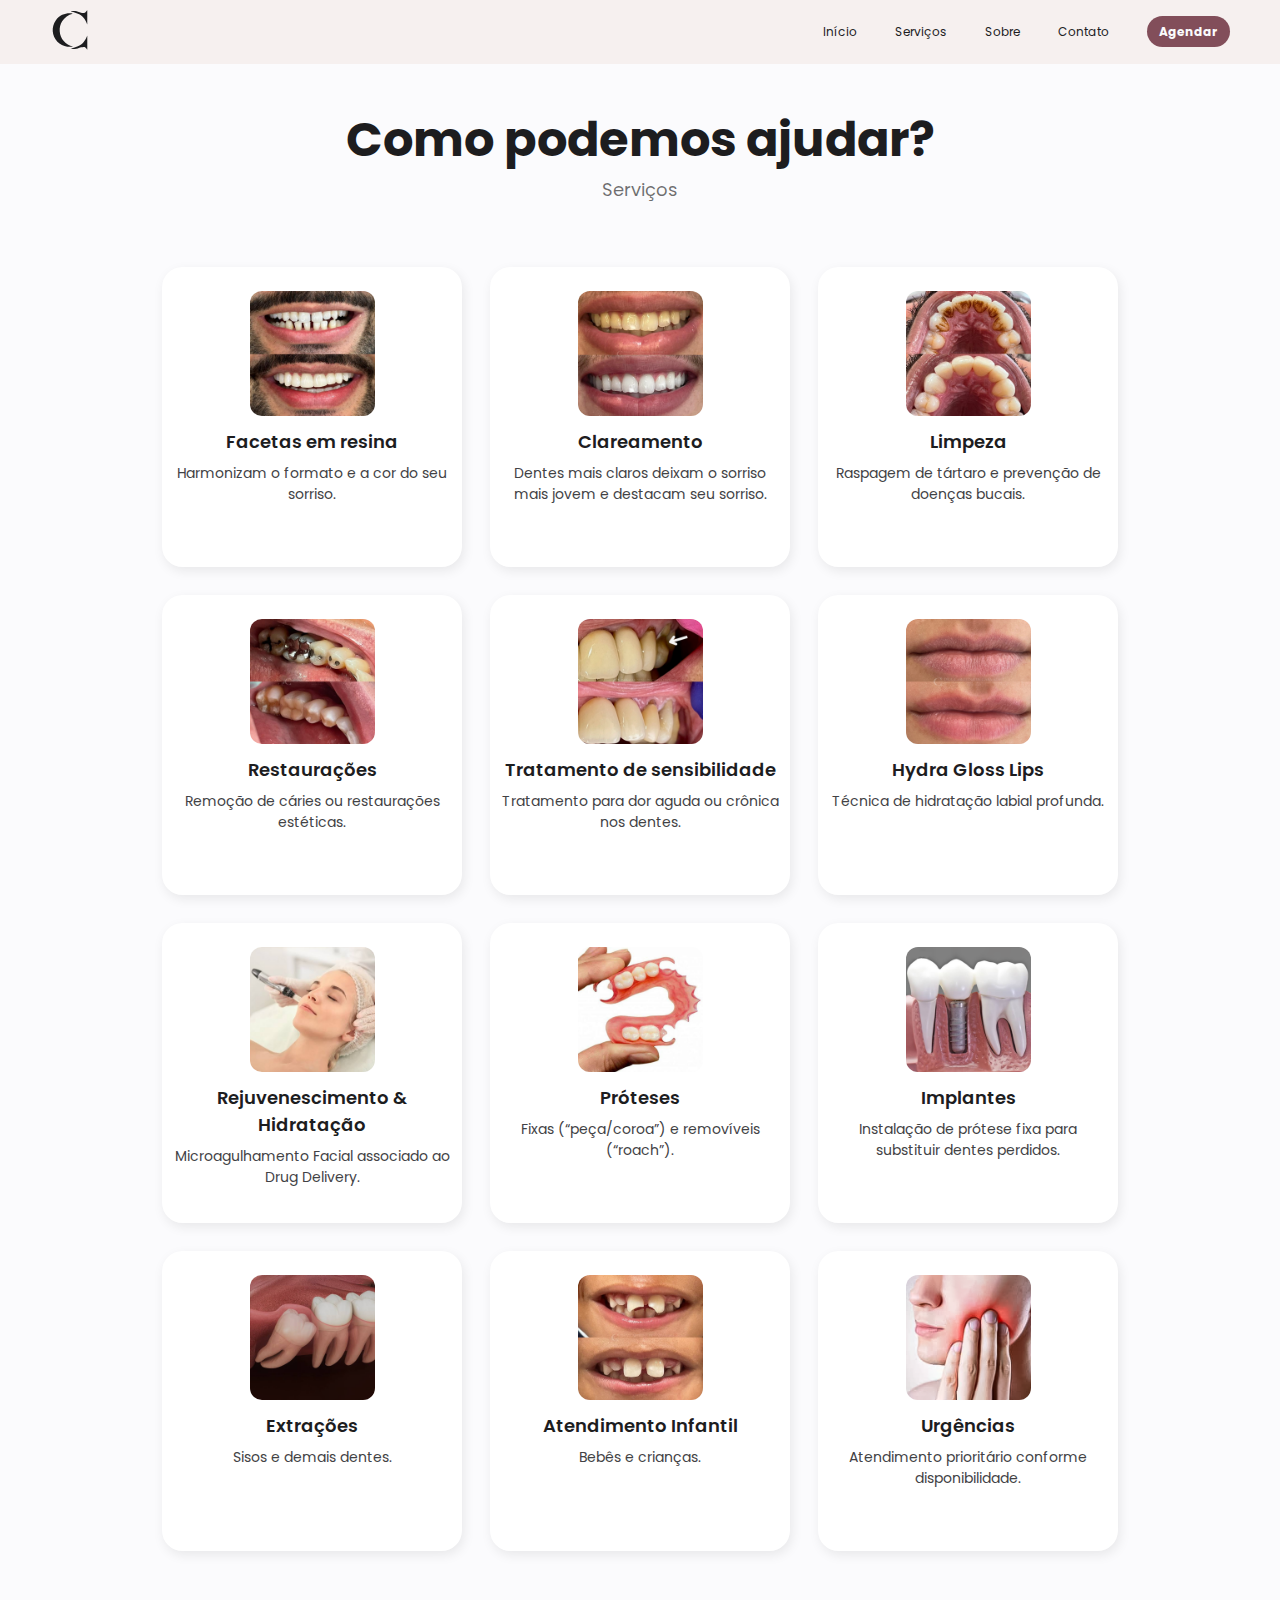
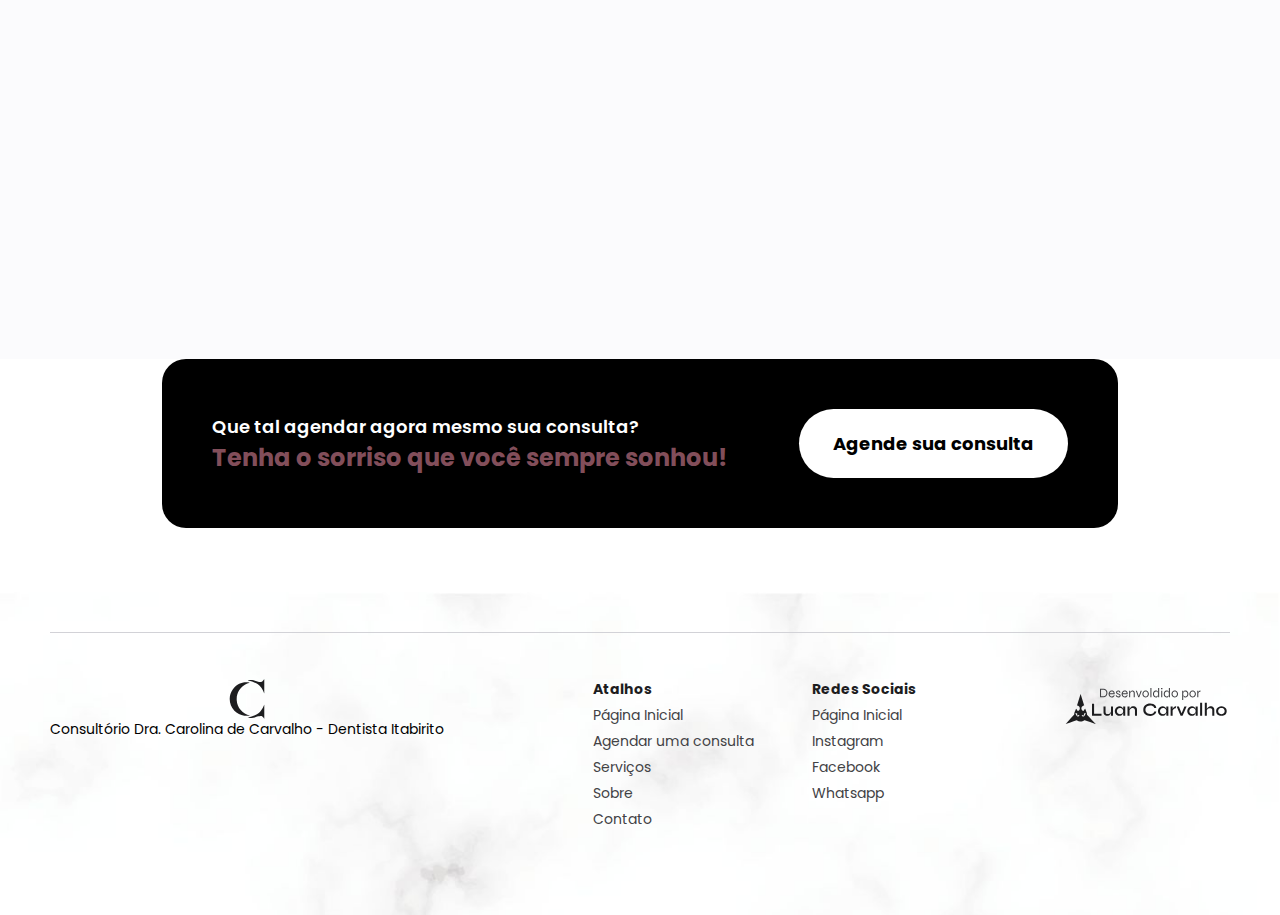
==== commit f91cbe12: "btx" ====
--- a/servicos.html
+++ b/servicos.html
@@ -84,15 +84,7 @@
                     </div>
                 </div>
                 <!--Btx Card -->
-                <div class="svc-Card">
-                    <img class="svc-img" src="assets/style/visual/images/services/btx.png"></img>
-                    <div class="svc-card-info">
-                        <svg xmlns="http://www.w3.org/2000/svg" width="66" height="18" viewBox="0 0 66 18" fill="none">
-                            <path d="M9.728 8.432C10.624 8.592 11.384 9.064 12.008 9.848C12.632 10.632 12.944 11.52 12.944 12.512C12.944 13.36 12.72 14.128 12.272 14.816C11.84 15.488 11.208 16.024 10.376 16.424C9.544 16.808 8.576 17 7.472 17H0.8V0.319999H7.16C8.296 0.319999 9.272 0.511999 10.088 0.896C10.904 1.28 11.52 1.8 11.936 2.456C12.352 3.096 12.56 3.816 12.56 4.616C12.56 5.576 12.304 6.376 11.792 7.016C11.28 7.656 10.592 8.128 9.728 8.432ZM3.536 7.328H6.92C7.816 7.328 8.512 7.128 9.008 6.728C9.52 6.312 9.776 5.72 9.776 4.952C9.776 4.2 9.52 3.616 9.008 3.2C8.512 2.768 7.816 2.552 6.92 2.552H3.536V7.328ZM7.232 14.768C8.16 14.768 8.888 14.544 9.416 14.096C9.944 13.648 10.208 13.024 10.208 12.224C10.208 11.408 9.928 10.76 9.368 10.28C8.808 9.8 8.064 9.56 7.136 9.56H3.536V14.768H7.232ZM21.6532 17.216C20.4052 17.216 19.2772 16.936 18.2692 16.376C17.2612 15.8 16.4692 15 15.8932 13.976C15.3172 12.936 15.0292 11.736 15.0292 10.376C15.0292 9.032 15.3252 7.84 15.9172 6.8C16.5092 5.76 17.3172 4.96 18.3412 4.4C19.3652 3.84 20.5092 3.56 21.7732 3.56C23.0372 3.56 24.1812 3.84 25.2052 4.4C26.2292 4.96 27.0372 5.76 27.6292 6.8C28.2212 7.84 28.5172 9.032 28.5172 10.376C28.5172 11.72 28.2132 12.912 27.6052 13.952C26.9972 14.992 26.1652 15.8 25.1092 16.376C24.0692 16.936 22.9172 17.216 21.6532 17.216ZM21.6532 14.84C22.3572 14.84 23.0132 14.672 23.6212 14.336C24.2452 14 24.7492 13.496 25.1332 12.824C25.5172 12.152 25.7092 11.336 25.7092 10.376C25.7092 9.416 25.5252 8.608 25.1572 7.952C24.7892 7.28 24.3012 6.776 23.6932 6.44C23.0852 6.104 22.4292 5.936 21.7252 5.936C21.0212 5.936 20.3652 6.104 19.7572 6.44C19.1652 6.776 18.6932 7.28 18.3412 7.952C17.9892 8.608 17.8132 9.416 17.8132 10.376C17.8132 11.8 18.1732 12.904 18.8932 13.688C19.6292 14.456 20.5492 14.84 21.6532 14.84ZM34.4139 6.008V13.328C34.4139 13.824 34.5259 14.184 34.7499 14.408C34.9899 14.616 35.3899 14.72 35.9499 14.72H37.6299V17H35.4699C34.2379 17 33.2939 16.712 32.6379 16.136C31.9819 15.56 31.6539 14.624 31.6539 13.328V6.008H30.0939V3.776H31.6539V0.487999H34.4139V3.776H37.6299V6.008H34.4139ZM45.8876 17.216C44.6396 17.216 43.5116 16.936 42.5036 16.376C41.4956 15.8 40.7036 15 40.1276 13.976C39.5516 12.936 39.2636 11.736 39.2636 10.376C39.2636 9.032 39.5596 7.84 40.1516 6.8C40.7436 5.76 41.5516 4.96 42.5756 4.4C43.5996 3.84 44.7436 3.56 46.0076 3.56C47.2716 3.56 48.4156 3.84 49.4396 4.4C50.4636 4.96 51.2716 5.76 51.8636 6.8C52.4556 7.84 52.7516 9.032 52.7516 10.376C52.7516 11.72 52.4476 12.912 51.8396 13.952C51.2316 14.992 50.3996 15.8 49.3436 16.376C48.3036 16.936 47.1516 17.216 45.8876 17.216ZM45.8876 14.84C46.5916 14.84 47.2476 14.672 47.8556 14.336C48.4796 14 48.9836 13.496 49.3676 12.824C49.7516 12.152 49.9436 11.336 49.9436 10.376C49.9436 9.416 49.7596 8.608 49.3916 7.952C49.0236 7.28 48.5356 6.776 47.9276 6.44C47.3196 6.104 46.6636 5.936 45.9596 5.936C45.2556 5.936 44.5996 6.104 43.9916 6.44C43.3996 6.776 42.9276 7.28 42.5756 7.952C42.2236 8.608 42.0476 9.416 42.0476 10.376C42.0476 11.8 42.4076 12.904 43.1276 13.688C43.8636 14.456 44.7836 14.84 45.8876 14.84ZM61.1203 10.304L65.3923 17H62.2963L59.4403 12.512L56.7523 17H53.8963L58.1683 10.496L53.8963 3.776H56.9923L59.8483 8.264L62.5363 3.776H65.3923L61.1203 10.304Z" fill="#1D1D1F"/>
-                            </svg>
-                        <p class="thirdTxt">Previne a formação de rugas e ameniza as já existentes.</p>
-                    </div>
-                </div>
+
                 <!--Clareamento Card -->
                 <div class="svc-Card">
                     <img class="svc-img" src="assets/style/visual/images/services/clareamento.png"></img>
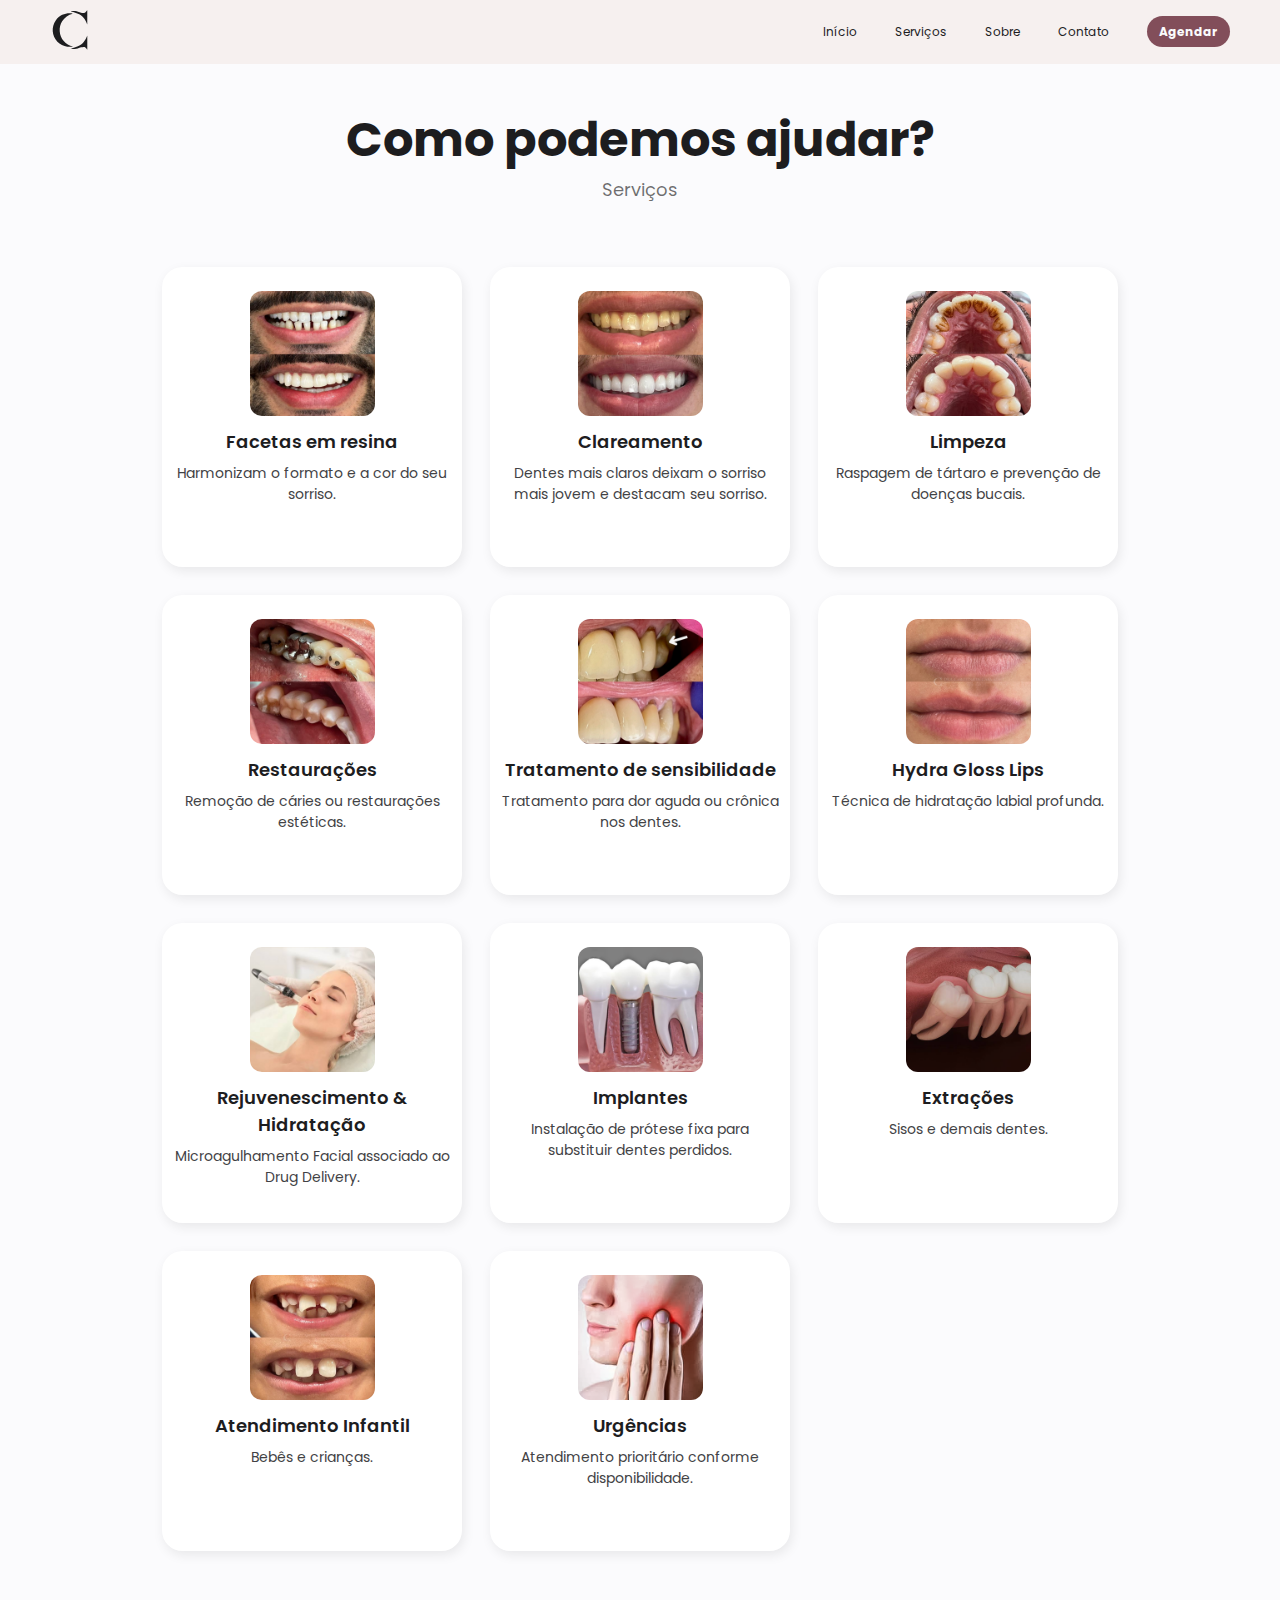
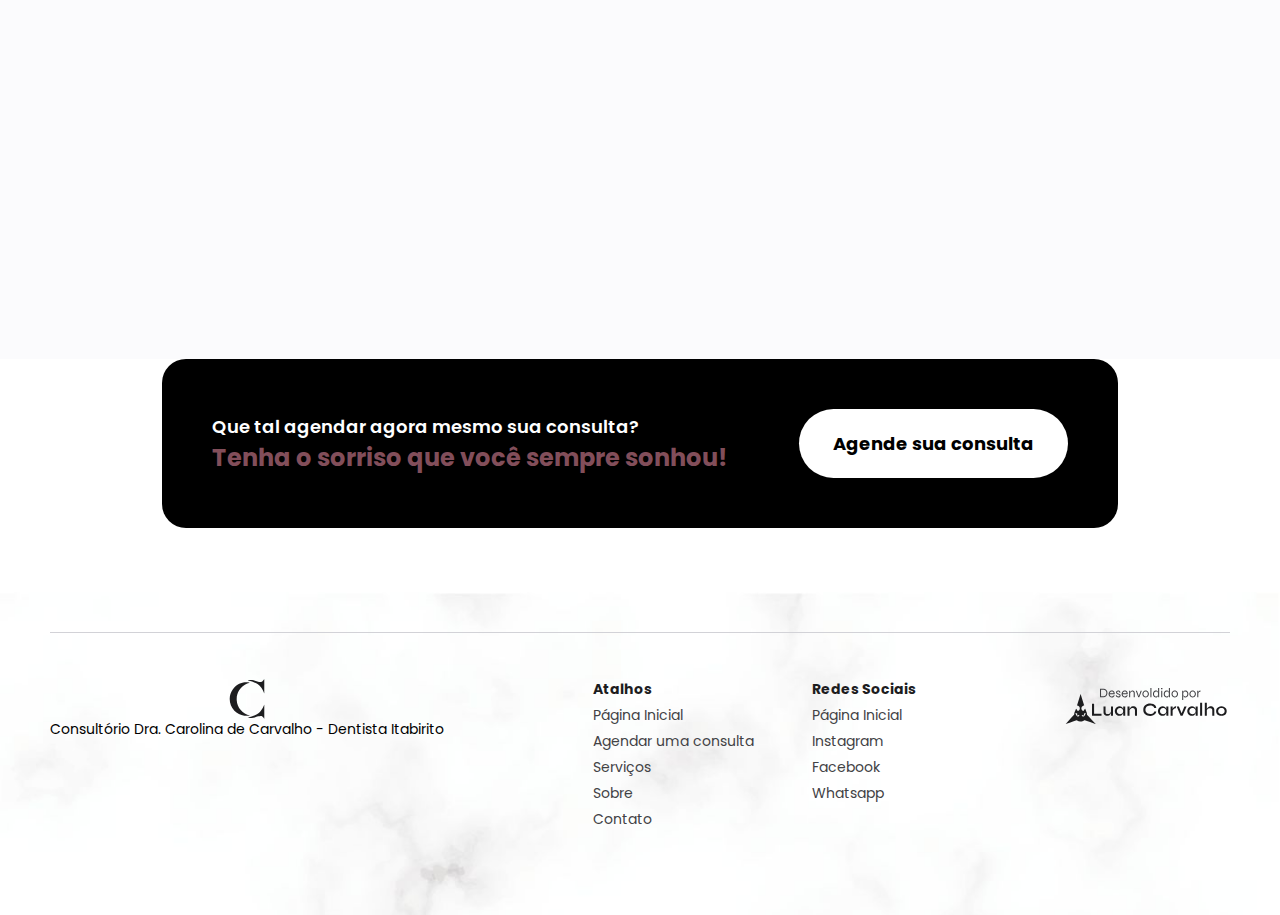
==== commit bfaf9256: "Comment" ====
--- a/servicos.html
+++ b/servicos.html
@@ -134,14 +134,7 @@
                         <p class="thirdTxt">Microagulhamento Facial associado ao Drug Delivery.</p>
                     </div>
                 </div>
-                <!--Próteses  Card -->
-                <div class="svc-Card">
-                    <img class="svc-img" src="assets/style/visual/images/services/proteses.png"></img>
-                    <div class="svc-card-info">
-                        <h1 class="secondTxt">Próteses</h1>
-                        <p class="thirdTxt">Fixas (“peça/coroa”) e removíveis (“roach”).</p>
-                    </div>
-                </div>
+             
                 <!--Implantes  Card (parafuso)-->
                 <div class="svc-Card">
                     <img class="svc-img" src="assets/style/visual/images/services/implante.png"></img>
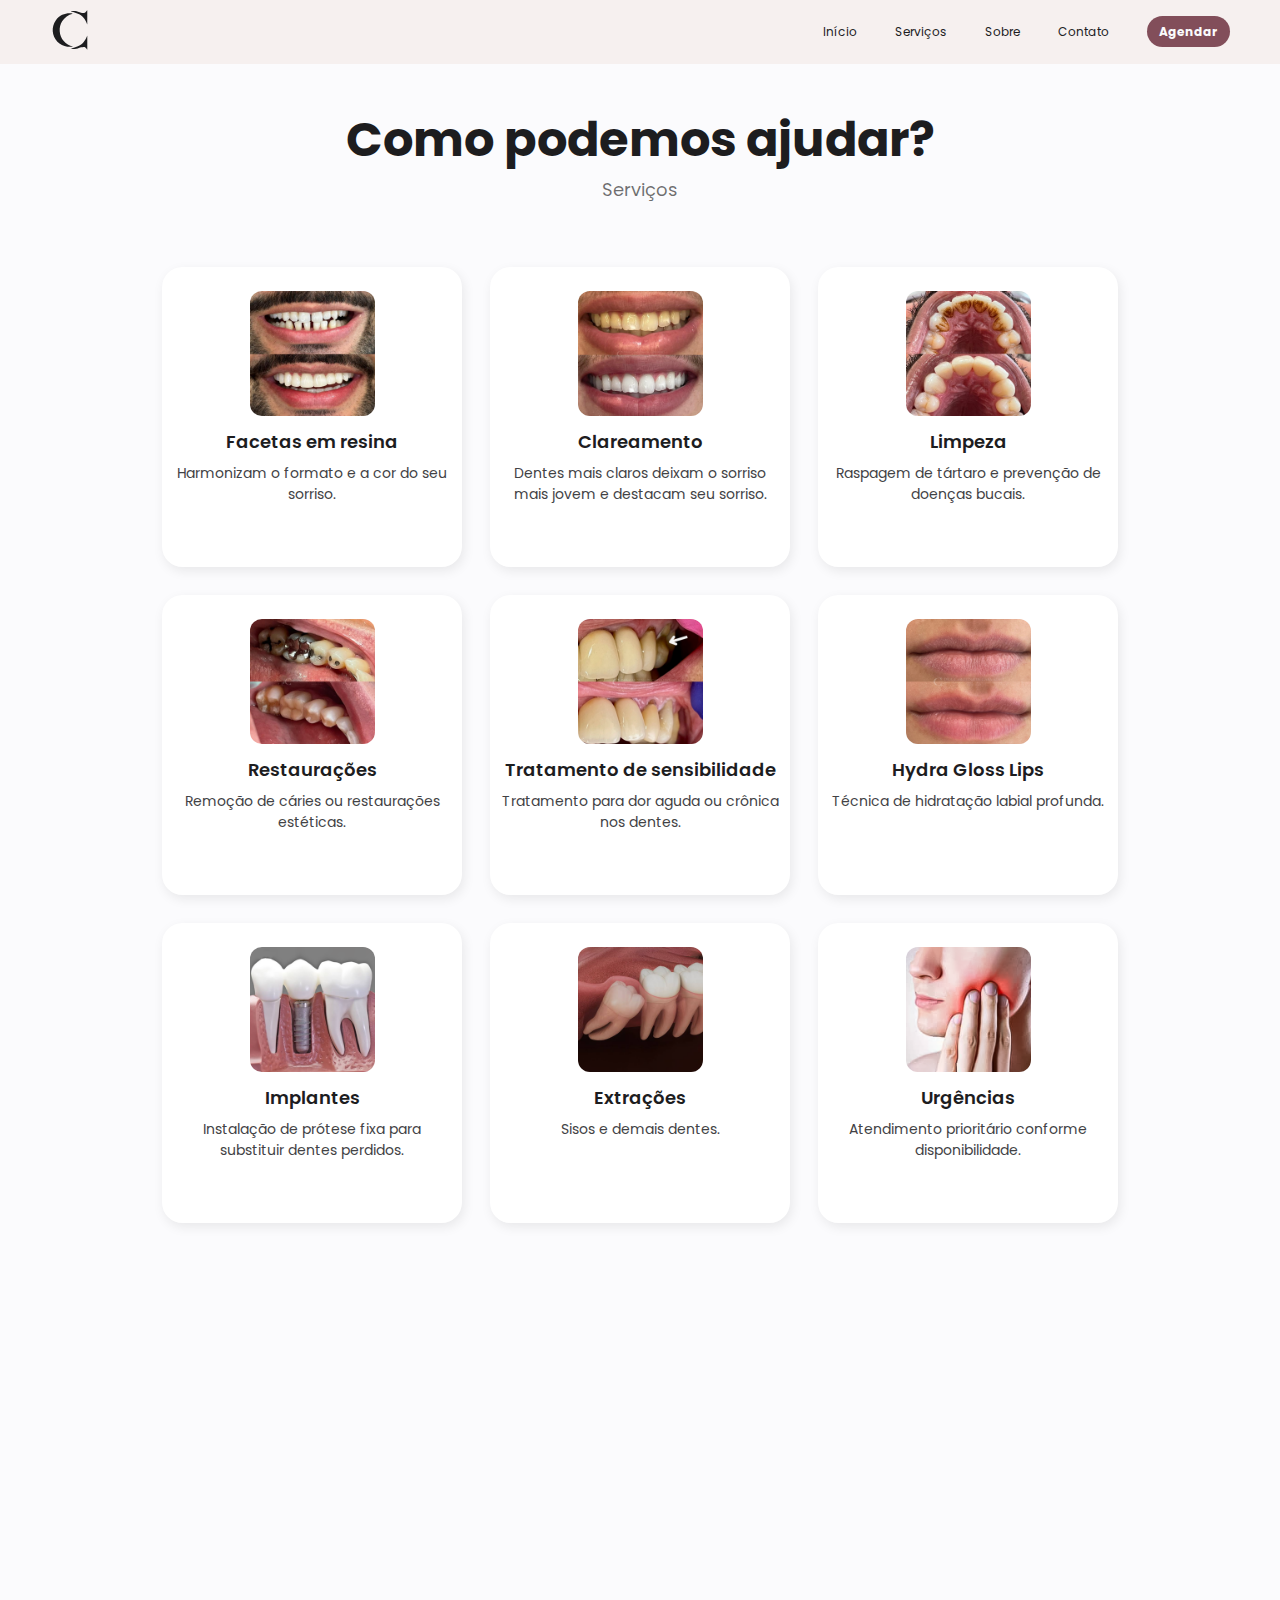
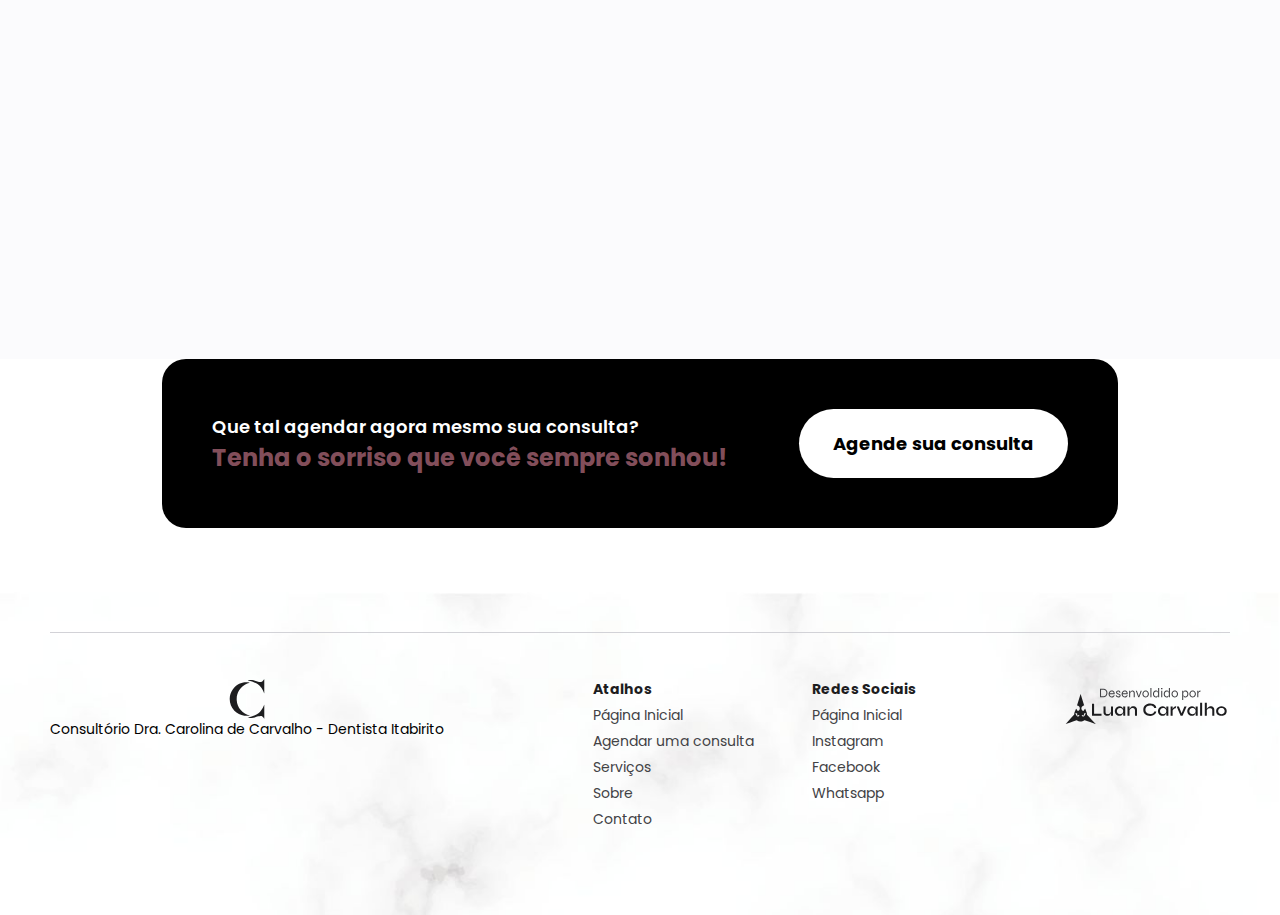
==== commit fd34772e: "dracarolcarvalho" ====
--- a/servicos.html
+++ b/servicos.html
@@ -126,15 +126,7 @@
                         <p class="thirdTxt">Técnica de hidratação labial profunda.</p>
                     </div>
                 </div>
-                <!--Rejuvenescimento & Hidratação  Card -->
-                <div class="svc-Card">
-                    <img class="svc-img" src="assets/style/visual/images/services/rejuvenescimento.png"></img>
-                    <div class="svc-card-info">
-                        <h1 class="secondTxt">Rejuvenescimento & Hidratação</h1>
-                        <p class="thirdTxt">Microagulhamento Facial associado ao Drug Delivery.</p>
-                    </div>
-                </div>
-             
+        
                 <!--Implantes  Card (parafuso)-->
                 <div class="svc-Card">
                     <img class="svc-img" src="assets/style/visual/images/services/implante.png"></img>
@@ -149,14 +141,6 @@
                     <div class="svc-card-info">
                         <h1 class="secondTxt">Extrações</h1>
                         <p class="thirdTxt">Sisos e demais dentes.</p>
-                    </div>
-                </div>
-                <!--Infantil  Card (bebe)-->
-                <div class="svc-Card">
-                    <img class="svc-img" src="assets/style/visual/images/services/kid.png"></img>
-                    <div class="svc-card-info">
-                        <h1 class="secondTxt">Atendimento Infantil</h1>
-                        <p class="thirdTxt">Bebês e crianças.</p>
                     </div>
                 </div>
                 <!--Urgências  Card (sirene/aviso) -->
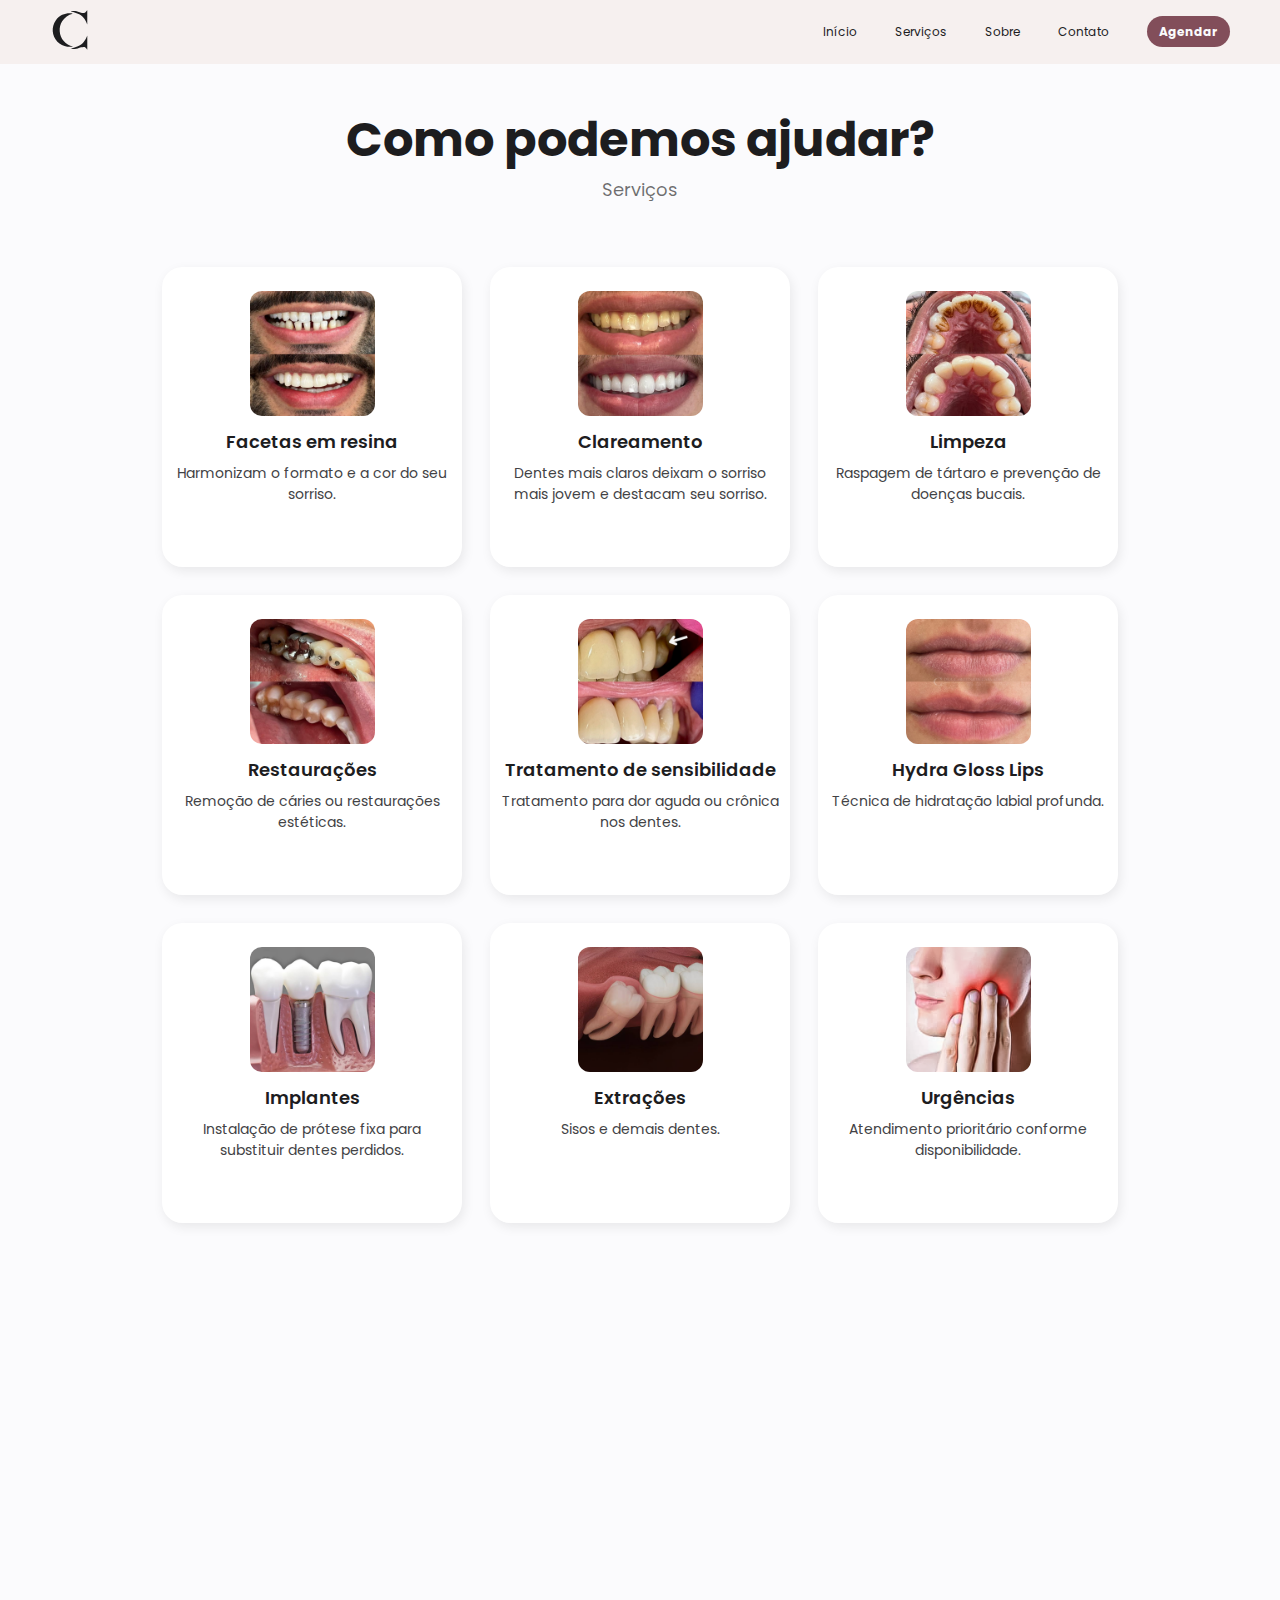
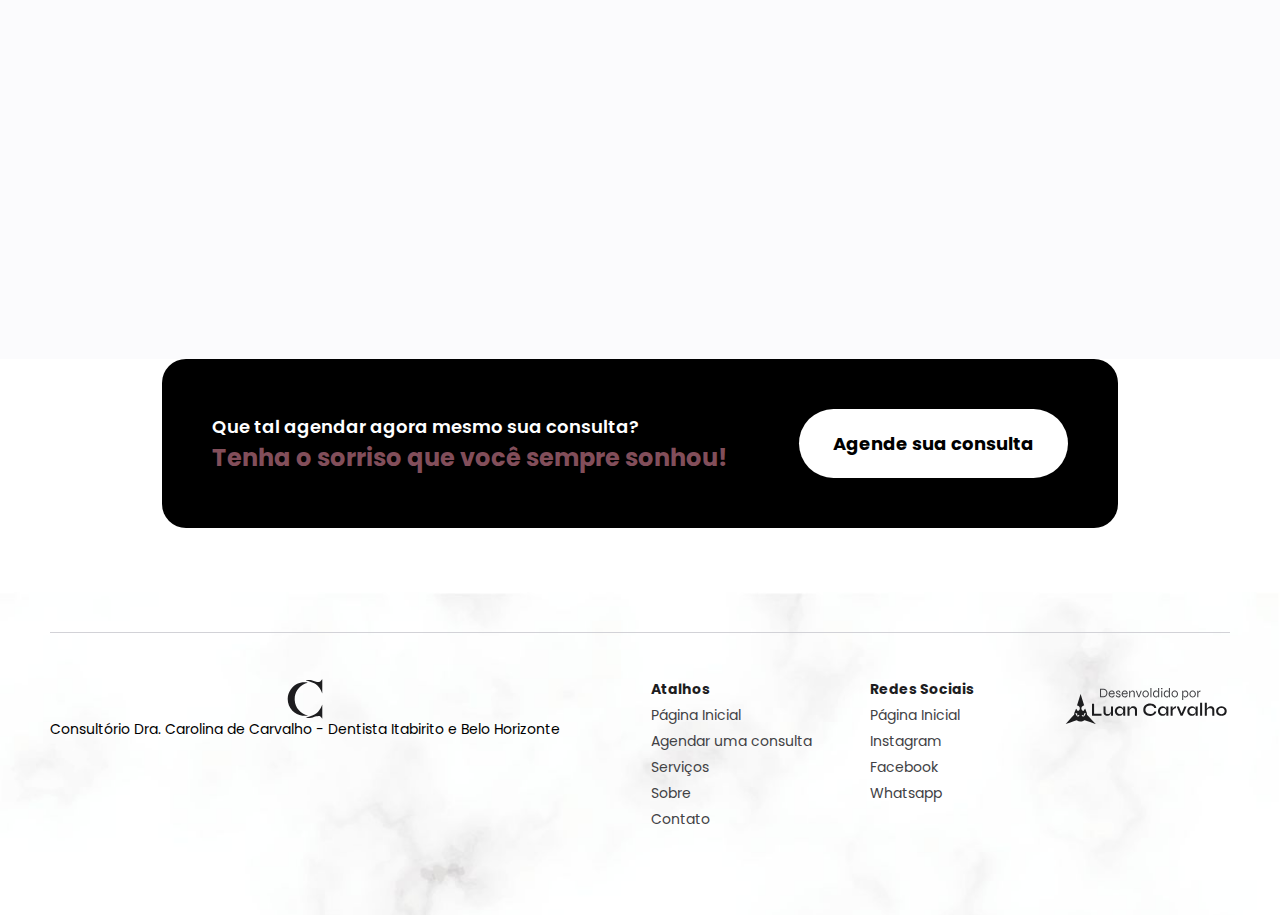
==== commit da446610: "xd" ====
--- a/servicos.html
+++ b/servicos.html
@@ -179,7 +179,7 @@
                         d="M20.7857 38.644C20.9129 38.616 21.0393 38.5868 21.1669 38.5604C23.5037 38.0796 25.7677 37.3736 27.9373 36.3732C29.3153 35.738 30.6161 34.9792 31.7817 34.0012C32.5561 33.3516 33.2441 32.6184 33.8669 31.824C35.2805 30.0216 36.3485 28.0296 37.1201 25.8756C37.1397 25.8212 37.1605 25.7676 37.1841 25.7152C37.1897 25.7024 37.2085 25.6956 37.2301 25.6788C37.3129 25.7568 37.2853 25.86 37.2857 25.9512C37.2897 26.8756 37.2917 27.8004 37.2921 28.7248C37.2941 32.324 37.2957 35.9232 37.2969 39.5224C37.2969 39.6248 37.2905 39.7276 37.2873 39.83C37.2669 39.836 37.2465 39.842 37.2261 39.8476C37.1713 39.7708 37.1145 39.6956 37.0621 39.6172C36.6273 38.962 36.1473 38.3436 35.5733 37.8028C35.2713 37.5184 34.9445 37.268 34.5657 37.0924C34.3229 36.98 34.0693 36.9248 33.7997 36.9172C32.8701 36.8912 31.9797 37.1036 31.0993 37.3612C29.9669 37.6928 28.8425 38.0528 27.7113 38.3892C26.7593 38.6724 25.7869 38.862 24.7933 38.9068C24.0769 38.9392 23.3577 38.964 22.6417 38.9384C22.0917 38.9188 21.5445 38.8168 20.9965 38.7484C20.9249 38.7396 20.8553 38.7128 20.7849 38.6944C20.7857 38.6784 20.7857 38.6612 20.7857 38.644Z"
                         fill="#1D1D1F" />
                 </svg>
-                <h1>Consultório Dra. Carolina de Carvalho - Dentista Itabirito</h1>
+                <h1>Consultório Dra. Carolina de Carvalho - Dentista Itabirito e Belo Horizonte</h1>
             </div>
             <div id="fLinks">
                 <div class="footerLinks">
